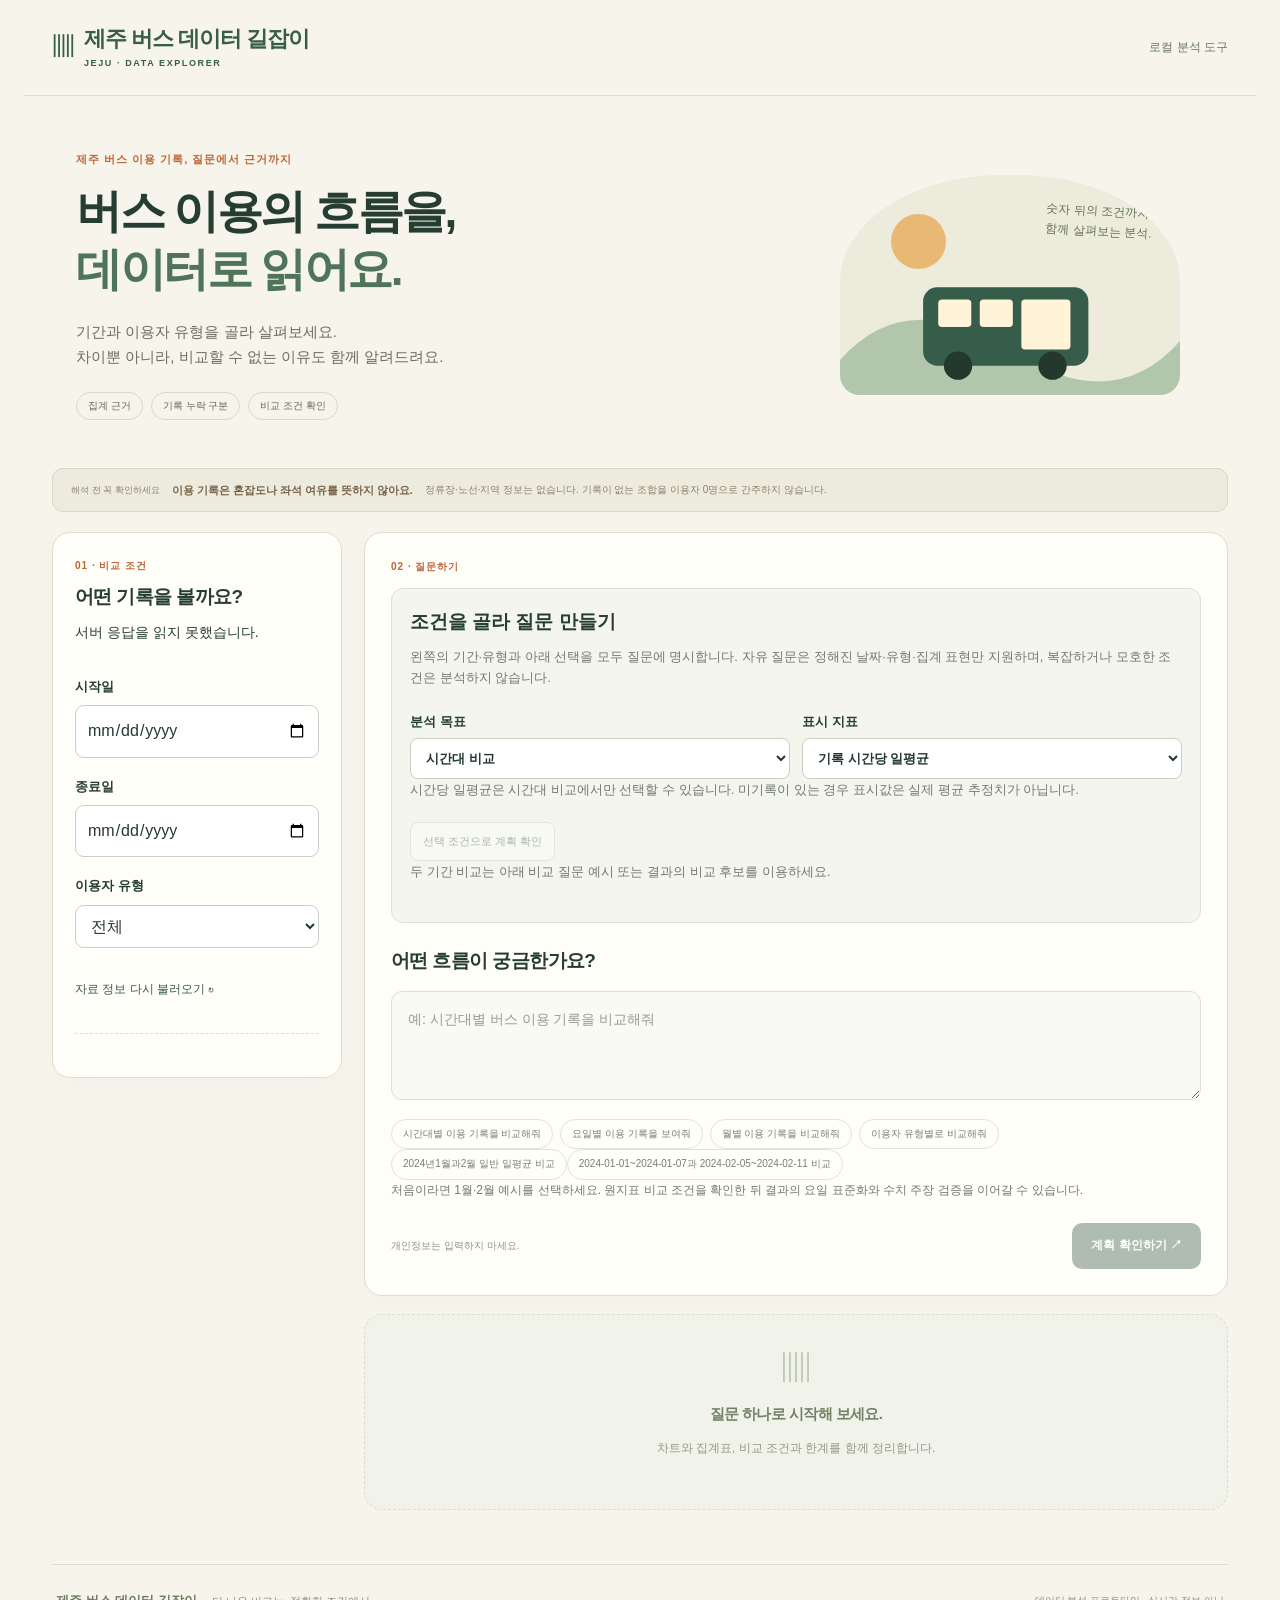
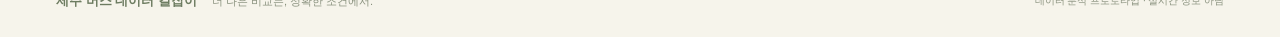
==== static/index.html @ 6366af79 "Add Jeju bus data analysis application" ====
<!doctype html><html lang="ko"><head><meta charset="utf-8"><meta name="viewport" content="width=device-width,initial-scale=1"><title>제주 버스 데이터 길잡이</title><link rel="stylesheet" href="/static/styles.css"></head><body>
<header class="topbar"><a class="brand" href="/">▥ <span>제주 버스 데이터 길잡이<small>JEJU · DATA EXPLORER</small></span></a><span class="local-tag">로컬 분석 도구</span></header><main>
<section class="hero"><div class="hero-copy"><p class="eyebrow">제주 버스 이용 기록, 질문에서 근거까지</p><h1>버스 이용의 흐름을,<br><span>데이터로 읽어요.</span></h1><p class="lede">기간과 이용자 유형을 골라 살펴보세요.<br>차이뿐 아니라, 비교할 수 없는 이유도 함께 알려드려요.</p><div class="principles"><span>집계 근거</span><span>기록 누락 구분</span><span>비교 조건 확인</span></div></div><div class="hero-art" aria-hidden="true"><div class="art-sun"></div><svg viewBox="0 0 360 220"><path d="M0 180Q70 100 180 170T360 160V220H0Z" fill="#b2c6ac"/><rect x="88" y="103" width="175" height="83" rx="15" fill="#365c4a"/><rect x="104" y="116" width="35" height="29" rx="4" fill="#fff4d8"/><rect x="148" y="116" width="35" height="29" rx="4" fill="#fff4d8"/><rect x="192" y="116" width="52" height="53" rx="4" fill="#fff4d8"/><circle cx="125" cy="186" r="15" fill="#24392e"/><circle cx="225" cy="186" r="15" fill="#24392e"/></svg><div class="art-note">숫자 뒤의 조건까지<br>함께 살펴보는 분석.</div></div></section>
<div class="mode-notice"><span>해석 전 꼭 확인하세요</span><strong>이용 기록은 혼잡도나 좌석 여유를 뜻하지 않아요.</strong><p>정류장·노선·지역 정보는 없습니다. 기록이 없는 조합을 이용자 0명으로 간주하지 않습니다.</p></div>
<div class="workspace"><aside class="sources-panel panel"><div class="section-kicker">01 · 비교 조건</div><h2>어떤 기록을 볼까요?</h2><div id="catalog-status" role="status">자료 정보를 불러오는 중…</div><form id="filters"><label for="start">시작일</label><input id="start" type="date" required><label for="end">종료일</label><input id="end" type="date" required><label for="user-type">이용자 유형</label><select id="user-type"><option>전체</option></select><p id="type-warning" class="muted" hidden>전체 유형은 미기록 영향으로 실제 평균을 추정하지 않습니다.</p></form><button id="retry" class="text-button" hidden>자료 정보 다시 불러오기 ↻</button><div class="source-footnote"><p id="catalog-detail"></p></div><div id="catalog-warnings"></div></aside>
<section class="main-panel"><form id="question-form" class="question-panel panel"><div class="section-kicker">02 · 질문하기</div><section id="guided-input" class="guided-input" aria-labelledby="guided-title"><h3 id="guided-title">조건을 골라 질문 만들기</h3><p class="muted">왼쪽의 기간·유형과 아래 선택을 모두 질문에 명시합니다. 자유 질문은 정해진 날짜·유형·집계 표현만 지원하며, 복잡하거나 모호한 조건은 분석하지 않습니다.</p><div class="guided-fields"><label for="guided-goal">분석 목표<select id="guided-goal"><option value="time">시간대 비교</option><option value="weekday">요일 비교</option><option value="month">월별 비교</option><option value="user_type">이용자 유형 비교</option><option value="summary">선택 범위 전체 요약</option></select></label><label for="guided-metric">표시 지표<select id="guided-metric"><option value="total">기록 합계</option><option value="daily">기록 일평균</option><option value="hourly" selected>기록 시간당 일평균</option></select></label></div><p id="guided-hint" class="muted" role="status"></p><button id="guided-plan" type="button" class="secondary" disabled>선택 조건으로 계획 확인</button><p class="muted">두 기간 비교는 아래 비교 질문 예시 또는 결과의 비교 후보를 이용하세요.</p></section><label for="question"><h2>어떤 흐름이 궁금한가요?</h2></label><textarea id="question" rows="3" maxlength="500" required placeholder="예: 시간대별 버스 이용 기록을 비교해줘"></textarea><div class="example-row"><button type="button" class="example">시간대별 이용 기록을 비교해줘</button><button type="button" class="example">요일별 이용 기록을 보여줘</button><button type="button" class="example">월별 이용 기록을 비교해줘</button><button type="button" class="example">이용자 유형별로 비교해줘</button></div><button type="button" class="example">2024년1월과2월 일반 일평균 비교</button><button type="button" class="example">2024-01-01~2024-01-07과 2024-02-05~2024-02-11 비교</button><p class="muted">처음이라면 1월·2월 예시를 선택하세요. 원지표 비교 조건을 확인한 뒤 결과의 요일 표준화와 수치 주장 검증을 이어갈 수 있습니다.</p><div class="form-bottom"><span>개인정보는 입력하지 마세요.</span><button id="analyze" class="primary" disabled>계획 확인하기 ↗</button></div></form><section id="plan-card" class="panel quality-panel" hidden aria-live="polite"><h2>분석 계획 확인</h2><p class="muted">질문의 날짜·유형이 화면 필터보다 우선 적용될 수 있습니다. 아래 조건을 확인하세요.</p><div id="plan-detail"></div><div class="result-actions"><button id="edit-plan" type="button" class="secondary">수정</button><button id="confirm-plan" type="button" class="primary">이 조건으로 분석</button></div></section><div id="error" class="error-box" role="alert" hidden></div><button id="guided-recover" type="button" class="secondary" hidden>조건 선택으로 다시 질문하기</button><section id="loading" class="loading panel" role="status" hidden><div class="spinner"></div><strong>조건에 맞는 기록을 집계하고 있어요.</strong></section><section id="empty" class="empty panel"><div class="empty-icon">▥</div><h2>질문 하나로 시작해 보세요.</h2><p>차트와 집계표, 비교 조건과 한계를 함께 정리합니다.</p></section>
<section id="results" aria-live="polite" hidden><div class="result-heading"><h2 id="result-title">분석 결과</h2><div class="result-actions"><button id="download" class="secondary">결과 JSON 저장 ↓</button><button id="csv-download" class="secondary">집계 CSV 저장 ↓</button><button id="print-report" class="secondary">인쇄 보고서</button></div></div><div id="summary" class="summary panel"></div><div id="warnings" class="warnings"></div><section id="quality" class="panel quality-panel" hidden></section><section id="claim-card" class="panel quality-panel" hidden><h3>이 주장을 데이터로 말해도 될까?</h3><p class="muted">두 기간의 수치 변화만 점검합니다. 자유 문장·혼잡도·정책 효과·고유 인원·인과는 검증하지 않습니다. 지표와 방향을 직접 골라 주세요.</p><div class="guided-fields"><label for="claim-metric">판단할 지표<select id="claim-metric" required><option value="">지표 선택</option><option value="total">관측 총합</option><option value="daily_mean">원래 기간 일평균</option><option value="weekday_standardized">요일 구성 표준화 일평균</option></select></label><label for="claim-direction">기간 B는 기간 A보다<select id="claim-direction" required><option value="">방향 선택</option><option value="increase">증가했다</option><option value="decrease">감소했다</option><option value="equal">같다</option></select></label></div><p id="claim-input-note" class="muted">지표와 방향을 모두 선택해야 확인 계획을 만들 수 있습니다.</p><button id="claim-plan" class="secondary" type="button" disabled>주장 확인 계획 보기</button></section><section id="claim-verification" class="panel quality-panel" hidden aria-live="polite"></section><section id="standardization-card" class="panel quality-panel" hidden><h3>요일 구성만 표준화한 별도 비교</h3><p>원래 기간은 줄이지 않고, 각 기간의 요일별 관측 일평균에 월~일 각각 1/7의 같은 가중치를 적용합니다. 아래 원본 집계표·그래프는 실제 기록 합계와 기존 표시값을 유지합니다.</p><div id="standardization-detail"></div><p class="muted">요일 구성만 맞춘 기술적 비교입니다. 계절·공휴일·행사 등은 통제하지 않으며 인과 효과를 뜻하지 않습니다. 변화율은 기간 A 대비 % 변화이며 %p가 아닙니다.</p><button id="standardization-plan" type="button" class="secondary">원기간 유지·요일 구성 표준화 계획 확인</button></section><section id="repair-card" class="panel quality-panel" hidden><h3>원기간 안의 비교 후보</h3><div id="repair-detail"></div><p class="muted">원래 결과는 그대로 유지됩니다. 후보의 계획을 확인한 뒤 직접 승인해야 새로 분석합니다.</p><button id="repair-plan" class="secondary" type="button">이 후보로 계획 확인</button></section><section id="insights" class="panel quality-panel" hidden></section><section class="panel chart-panel"><h3>기록 비교</h3><p id="chart-unit" class="muted"></p><div id="chart"></div></section><section class="panel table-panel"><h3>집계표</h3><p class="muted">기록률은 실제 기록된 조합을 기대 조합과 비교한 값입니다.</p><div class="table-scroll"><table><thead><tr><th>구분</th><th>합계</th><th>기록 조합</th><th>기대 조합</th><th>기록률</th><th>포함일수</th><th>구간시간(h)</th><th>시간당</th><th>그래프 표시값</th></tr></thead><tbody id="table-body"></tbody></table></div></section><details class="trace panel"><summary>분석 과정과 출처</summary><p id="stats"></p><ol id="steps"></ol><div id="sources"></div></details><p class="result-caution">이 결과로 특정 버스의 혼잡도, 배차, 노선 또는 지역별 이용량을 판단할 수 없습니다.</p></section></section></div><footer><strong>제주 버스 데이터 길잡이</strong><span>더 나은 비교는, 정확한 조건에서.</span><small>데이터 분석 프로토타입 · 실시간 정보 아님</small></footer></main><script src="/static/app.js" defer></script></body></html>
---- static/styles.css ----
:root{--ink:#263e31;--green:#385e46;--muted:#72796e;--cream:#f6f4eb;--line:#dddFce;--orange:#bc6537;--white:#fffef9;--shadow:0 4px 20px #263e3105}*{box-sizing:border-box}body{margin:0;background:var(--cream);color:var(--ink);font-family:Pretendard,"Noto Sans KR",-apple-system,BlinkMacSystemFont,"Segoe UI",sans-serif;line-height:1.65}button,textarea{font:inherit}button,a,input,summary{touch-action:manipulation}button{cursor:pointer}button:disabled{opacity:.4;cursor:not-allowed}button:focus-visible,a:focus-visible,textarea:focus-visible,input:focus-visible,summary:focus-visible{outline:3px solid #d18b54;outline-offset:4px}a{color:var(--green)}[hidden]{display:none!important}.topbar{height:96px;max-width:1232px;padding:0 28px;margin:auto;display:flex;align-items:center;justify-content:space-between;border-bottom:1px solid var(--line)}.brand{text-decoration:none;display:flex;align-items:center;gap:11px;color:var(--green);font-weight:800;font-size:23px;letter-spacing:-1px;line-height:1.2}.brand svg{width:41px;height:41px}.brand small{font-size:8px;display:block;letter-spacing:1.6px;font-weight:600;margin-top:5px}.local-tag{font-size:12px;color:#697763;display:flex;gap:7px;align-items:center}.local-tag i{width:6px;height:6px;background:#658566;border-radius:50%}main{max-width:1232px;padding:0 28px;margin:auto}.hero{display:flex;justify-content:space-between;align-items:center;gap:45px;padding:54px 24px 48px}.eyebrow,.section-kicker{font-size:11px;letter-spacing:1px;font-weight:700;color:var(--orange)}.eyebrow{margin:0 0 15px}.hero h1{font-size:46px;line-height:1.25;letter-spacing:-2.5px;margin:0;font-weight:750}.hero h1 span{color:#4f7459}.lede{font-size:15px;color:#697060;margin:22px 0}.principles{display:flex;gap:8px;flex-wrap:wrap}.principles span{font-size:10px;border:1px solid #d7dac9;border-radius:50px;padding:5px 11px;color:#5e6b57}.hero-art{width:340px;height:220px;background:#ecebdc;border-radius:48% 48% 20px 20px;position:relative;overflow:hidden;flex-shrink:0;margin-right:24px}.hero-art svg{position:absolute;bottom:-3px;width:100%;height:auto}.art-sun{position:absolute;width:55px;height:55px;background:#e9b875;left:51px;top:39px;border-radius:50%}.art-note{position:absolute;right:28px;top:26px;font-size:12px;line-height:1.7;color:#65725b;transform:rotate(3deg)}.workspace{display:grid;grid-template-columns:290px minmax(0,1fr);gap:22px;align-items:start}.panel{background:var(--white);border:1px solid var(--line);border-radius:18px;box-shadow:var(--shadow)}.sources-panel{padding:25px 22px}.section-kicker{margin-bottom:8px;font-size:10px}h2{font-size:19px;letter-spacing:-.6px;line-height:1.5;margin:0 0 10px}p.muted{font-size:12px;line-height:1.8;color:var(--muted);margin:0 0 22px}.catalog-status{font-size:11px;color:#73826a;margin:15px 0}.datasets{display:flex;flex-direction:column;gap:9px}.dataset{border:1px solid #e3e5d9;border-radius:11px;padding:13px 12px;display:grid;grid-template-columns:18px 1fr;gap:9px;background:#fff;transition:.15s}.dataset:has(input:checked){background:#f1f5eb;border-color:#8da081}.dataset input{accent-color:var(--green);margin:4px 0;width:15px;height:15px}.dataset-title{display:block;font-weight:650;font-size:12px;line-height:1.6;overflow-wrap:anywhere}.dataset-meta{font-size:10px;color:#7c8277;display:block;margin:5px 0}.dataset a{font-size:10px;text-underline-offset:3px}.source-footnote{display:flex;gap:8px;margin-top:23px;padding-top:18px;border-top:1px dashed var(--line);font-size:10px;color:#7d8476}.source-footnote p{margin:0}.info-icon{border:1px solid #a7b09c;width:14px;height:14px;border-radius:50%;text-align:center;font:10px Georgia;margin-top:3px}.text-button{font-size:12px;border:0;background:none;color:var(--green);padding:10px 0}.question-panel{padding:26px}.question-panel label{display:block}textarea{width:100%;resize:vertical;min-height:109px;max-height:320px;background:#f9faf4;border:1px solid #dce0d0;border-radius:11px;padding:15px 16px;font-size:14px;line-height:1.8;color:var(--ink);margin-top:6px}textarea::placeholder{color:#969e8d}.example-row{display:flex;flex-wrap:wrap;gap:7px;margin-top:10px}.example{font-size:10px;padding:6px 11px;border-radius:30px;border:1px solid #e1e4d8;background:#fffef9;color:#77806e}.example:hover{color:var(--green);border-color:#a8b599}.form-bottom{display:flex;align-items:center;justify-content:space-between;gap:12px;margin-top:22px}.form-bottom>span{font-size:10px;color:#8b9184}.primary{border:0;border-radius:10px;background:var(--green);color:#fff;padding:13px 19px;font-size:12px;font-weight:700;white-space:nowrap}.primary:hover:not(:disabled){background:#294b35}.primary span{margin-left:20px;font-size:16px}.secondary{border:1px solid #cbd3c0;background:#fffef9;color:var(--green);font-size:11px;border-radius:8px;padding:9px 12px}.empty{margin-top:18px;text-align:center;padding:38px 18px;background:#f1f2e9;border-style:dashed;box-shadow:none}.empty-icon{font-size:30px;color:#a7b29b;line-height:1;margin-bottom:20px}.empty h2{font-size:15px;color:#75826a}.empty p{font-size:12px;color:#929a87;line-height:1.8}.empty-checks{display:flex;justify-content:center;gap:25px;color:#99a18f;font-size:10px;margin-top:18px}.empty-checks span:before{content:'✓';margin-right:5px}.error-box{margin:16px 0;padding:16px 20px;border:1px solid #e3b29b;background:#fff0e7;color:#944923;border-radius:12px;font-size:13px}.loading{margin-top:18px;display:flex;gap:17px;align-items:center;padding:28px}.loading strong{font-size:13px}.loading p{font-size:11px;color:var(--muted);margin:4px 0 0}.spinner{border:2px solid #dde2d3;border-top-color:var(--green);border-radius:50%;width:26px;height:26px;animation:spin 1s linear infinite;flex-shrink:0}@keyframes spin{to{transform:rotate(360deg)}}.results{margin-top:28px}.result-heading{display:flex;justify-content:space-between;align-items:center;margin-bottom:16px}.result-heading h2{margin:0;font-size:22px}.result-heading .section-kicker{margin-bottom:3px}.summary{padding:23px 25px;background:#eaf0e3;border-color:#cdd7c1}.summary h3{margin:0 0 8px;font-size:16px}.summary p{font-size:13px;margin:0;white-space:pre-wrap;overflow-wrap:anywhere}.summary .answer-detail{border-top:1px solid #d2dcca;margin-top:15px;padding-top:15px}.warning{background:#f7ecdb;border-left:3px solid #ce965c;color:#8d6b3e;padding:12px 16px;margin-top:10px;font-size:12px;border-radius:0 9px 9px 0}.findings{display:grid;gap:12px;margin-top:15px}.finding{padding:21px}.finding-head{display:flex;justify-content:space-between;align-items:flex-start;gap:15px}.finding h3{font-size:15px;margin:0 0 7px}.badge{font-size:9px;border-radius:50px;padding:3px 8px;white-space:nowrap;background:#eee9dc;color:#8a754e}.badge.confirmed{background:#e3ecd9;color:#55713f}.badge.caution{background:#f6e1d6;color:#ac623b}.finding>p{font-size:12px;color:#707967;margin:6px 0 14px;white-space:pre-wrap}details summary{cursor:pointer;font-size:11px;color:#6f7f63}details[open] summary{margin-bottom:12px}.evidence-list{margin-top:10px;display:flex;flex-direction:column;gap:8px}.evidence{background:#f5f6ef;border-radius:8px;padding:12px;font-size:11px;border-left:2px solid #b8c6ac}.evidence .citation{font-size:9px;color:#8a927f;display:block;margin-bottom:5px}.evidence dt{font-weight:700;color:#627354}.evidence dl,.evidence dd{margin:0}.evidence dd{white-space:pre-wrap;overflow-wrap:anywhere;color:#66705e}.trace{margin-top:16px;padding:19px 21px}.trace summary{font-weight:650}.trace summary span{float:right;color:#8b9480;font-size:9px;font-weight:400}.trace ol{padding-left:19px;margin:0}.trace li{padding:7px 0;font-size:11px;color:#78836f}.trace li strong{color:#506745;font-weight:600}.trace li p{margin:2px 0;color:#909884;overflow-wrap:anywhere}.result-caution{font-size:10px;color:#969c8d;line-height:1.8;margin:17px 5px 0}footer{display:flex;gap:15px;align-items:center;border-top:1px solid var(--line);padding:25px 4px;margin-top:54px;font-size:11px;color:#89917e}footer strong{color:#6d7c61;font-size:13px}footer small{margin-left:auto;font-size:10px}@media(max-width:850px){.hero-art{width:270px;height:200px;margin:0}.hero{gap:20px;padding:40px 0}.hero h1{font-size:38px}.workspace{grid-template-columns:240px minmax(0,1fr);gap:15px}.question-panel{padding:22px}.form-bottom{align-items:flex-start;flex-direction:column}.primary{align-self:flex-end}.sources-panel{padding:22px 18px}.hero .lede{font-size:13px}}@media(max-width:650px){.topbar{height:77px;padding:0 20px}main{padding:0 16px}.brand{font-size:20px}.brand svg{width:35px;height:35px}.local-tag{font-size:10px}.hero{padding:30px 6px;gap:0}.hero h1{font-size:34px;letter-spacing:-1.8px}.hero-art{display:none}.eyebrow{font-size:10px}.lede{margin:16px 0}.principles span{font-size:9px}.workspace{grid-template-columns:1fr}.sources-panel{padding:21px}.sources-panel h2{font-size:17px}.datasets{display:grid;grid-template-columns:1fr 1fr;gap:8px;max-height:300px;overflow:auto}.source-footnote{margin-top:15px;padding-top:12px}.source-footnote br{display:none}.question-panel{padding:22px 20px}h2{font-size:18px}textarea{font-size:13px}.form-bottom{flex-direction:row;align-items:center}.form-bottom>span{max-width:130px;font-size:9px}.primary{font-size:11px;padding:12px 14px}.primary span{margin-left:10px}.empty{padding:30px 15px}.result-heading h2{font-size:19px}.summary{padding:20px}.finding{padding:18px}.result-heading{gap:10px}footer{margin-top:35px;flex-wrap:wrap;gap:7px 12px}footer small{width:100%;margin-left:0}}@media(prefers-reduced-motion:reduce){*{animation:none!important;transition:none!important}}

.mode-notice{display:flex;align-items:center;flex-wrap:wrap;gap:5px 12px;border:1px solid #dad6c3;background:#edeade;border-radius:11px;padding:12px 18px;margin-bottom:20px;font-size:11px}.mode-notice>span{font-size:9px;color:#8c8068}.mode-notice strong{font-weight:600;color:#776348}.mode-notice p{margin:0;color:#8d806a;font-size:10px}.source-warning{display:block;color:#a66f3e;font-size:9px;margin-top:5px}
#filters{display:grid;gap:8px;margin:22px 0}#filters label{font-size:13px;font-weight:700;margin-top:10px}#filters input,#filters select{font:inherit;width:100%;padding:11px;border:1px solid #c8d0c6;border-radius:9px;background:#fff;color:#24392e;min-width:0}#catalog-status{line-height:1.6;font-size:14px}.chart-panel,.table-panel{padding:24px;margin:16px 0}.chart-panel h3,.table-panel h3{margin-top:0}#chart svg{display:block;width:100%;height:auto}.table-scroll{overflow:auto}table{border-collapse:collapse;width:100%;font-size:13px;white-space:nowrap}th,td{text-align:right;padding:12px 10px;border-bottom:1px solid #e2e5dd}th:first-child,td:first-child{text-align:left}th{color:#365c4a;background:#f4f5ef}.brand{font-size:22px}.brand small{font-size:9px}#summary{white-space:pre-line}#catalog-warnings{font-size:12px;color:#805522}#sources{overflow-wrap:anywhere}@media(max-width:650px){.brand{font-size:16px}.local-tag{font-size:10px}.chart-panel,.table-panel{padding:16px}.result-heading{align-items:flex-start;gap:10px}.result-heading h2{font-size:21px}.secondary{font-size:11px}}
.result-actions{display:flex;flex-wrap:wrap;gap:6px;justify-content:flex-end}.quality-panel{padding:22px;margin:16px 0}.quality-panel h3{margin-top:0}@media print{body{background:white;color:#111}.topbar,.hero,.mode-notice,.sources-panel,#question-form,#empty,#loading,#error,button,footer{display:none!important}main{max-width:none;margin:0;padding:0}.workspace{display:block}.main-panel{width:100%}.panel{box-shadow:none;border:1px solid #ccc}.result-actions{display:none}.chart-panel,.quality-panel,.summary{break-inside:avoid}.table-scroll{overflow:visible}table{font-size:10px;white-space:normal}td,th{padding:6px 4px}details.trace>*{display:block!important}details.trace{content-visibility:visible}#results{display:block!important}.result-heading{margin-top:0}#chart svg{max-height:500px}.warnings{color:#333}a{color:#111}#sources{font-size:11px;overflow-wrap:anywhere}}
#plan-detail{line-height:1.65;overflow-wrap:anywhere}#plan-card{border-color:#8aab8c;background:#f6f8ef}#plan-card .result-actions{margin-top:18px}@media print{#plan-card{display:none!important}}
.guided-input{padding:18px;background:#f4f6ed;border:1px solid #dbe1d2;border-radius:12px;margin:12px 0 24px}.guided-input h3{margin:0 0 8px}.guided-input p{font-size:13px;line-height:1.65}.guided-fields{display:grid;grid-template-columns:1fr 1fr;gap:12px}.guided-fields label{font-size:13px;font-weight:700}.guided-fields select{display:block;width:100%;min-width:0;padding:11px;margin-top:6px;font:inherit;color:#24392e;border:1px solid #c8d0c6;border-radius:8px;background:white}#guided-recover{margin:8px 0 18px}@media(max-width:650px){.guided-fields{grid-template-columns:1fr}}@media print{#guided-recover{display:none!important}}
#claim-verification pre{white-space:pre-wrap;overflow-wrap:anywhere;font-size:12px}#claim-card .guided-fields{margin:15px 0}
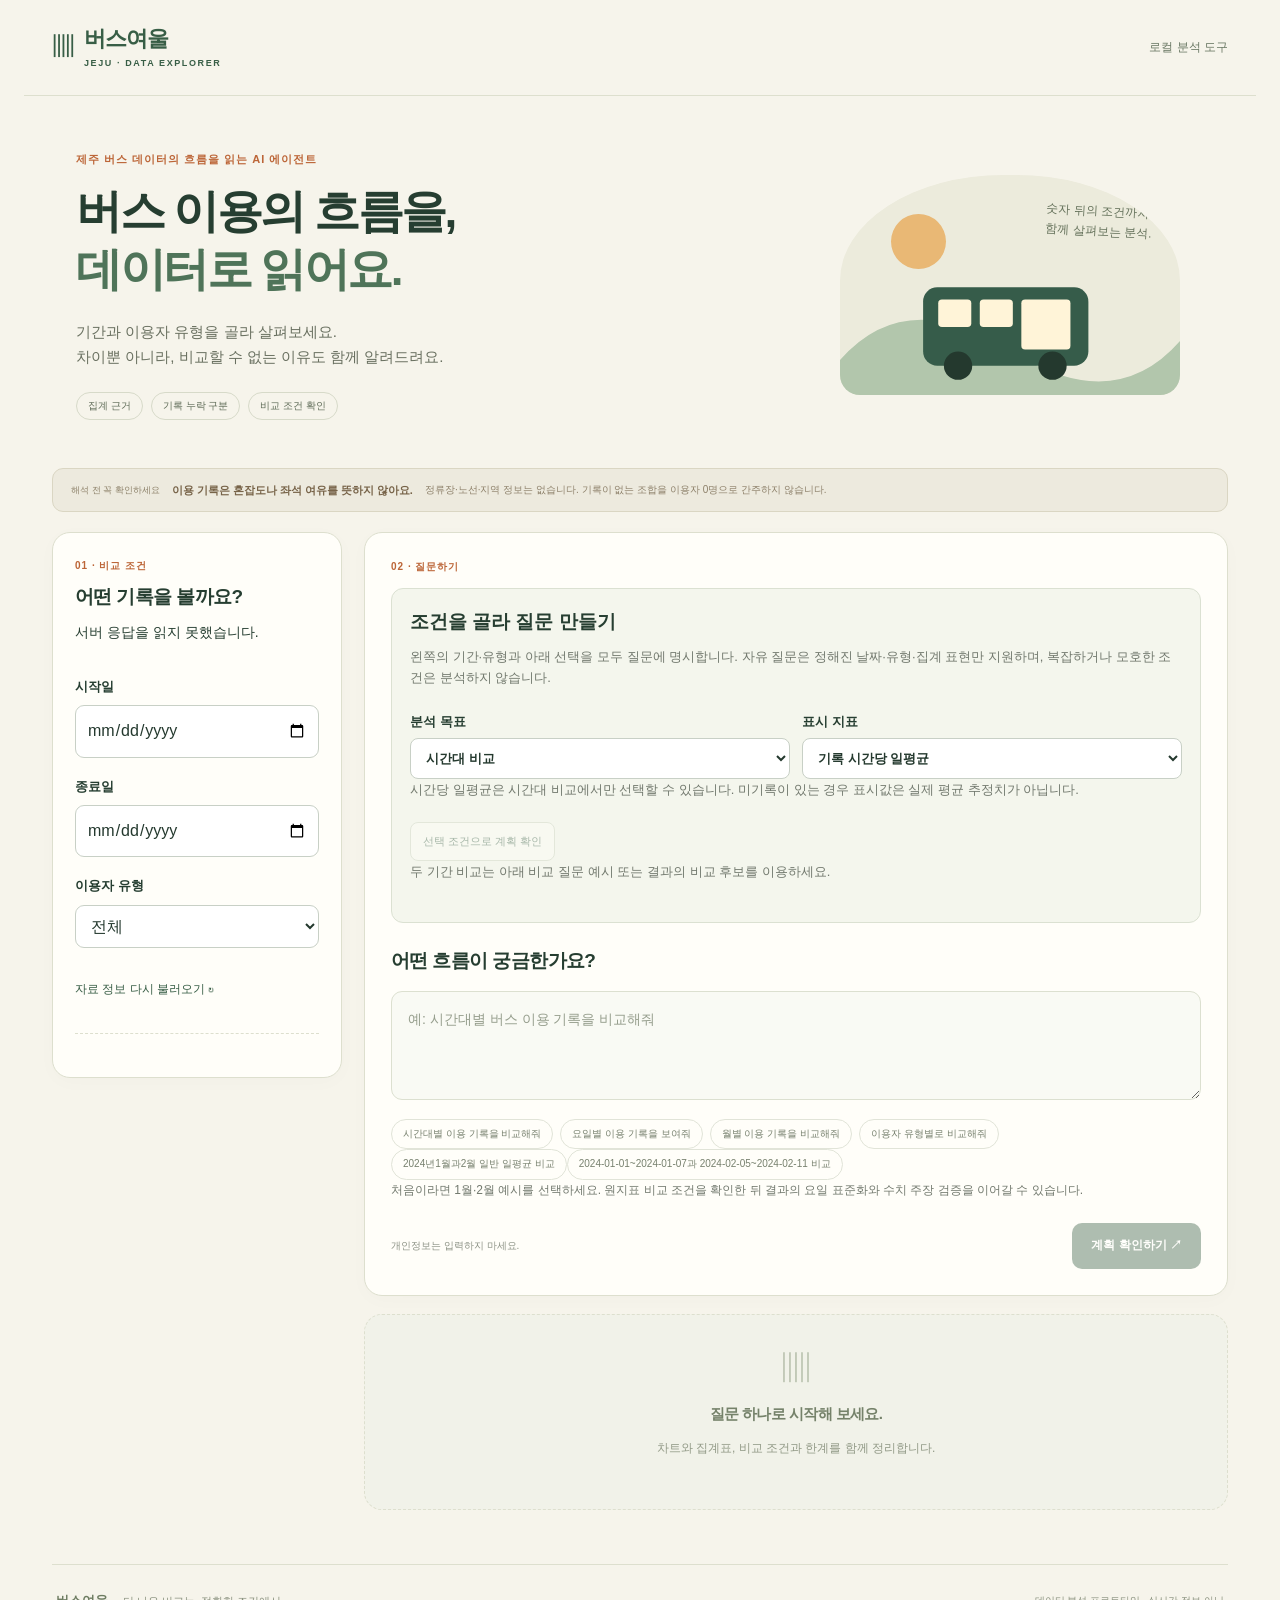
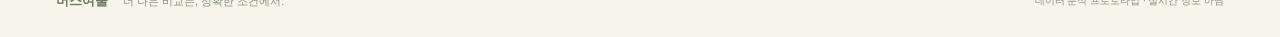
==== commit 7b386dea: "Introduce Busyeoul branding and visual project guide" ====
--- a/static/index.html
+++ b/static/index.html
@@ -1,7 +1,7 @@
-<!doctype html><html lang="ko"><head><meta charset="utf-8"><meta name="viewport" content="width=device-width,initial-scale=1"><title>제주 버스 데이터 길잡이</title><link rel="stylesheet" href="/static/styles.css"></head><body>
-<header class="topbar"><a class="brand" href="/">▥ <span>제주 버스 데이터 길잡이<small>JEJU · DATA EXPLORER</small></span></a><span class="local-tag">로컬 분석 도구</span></header><main>
-<section class="hero"><div class="hero-copy"><p class="eyebrow">제주 버스 이용 기록, 질문에서 근거까지</p><h1>버스 이용의 흐름을,<br><span>데이터로 읽어요.</span></h1><p class="lede">기간과 이용자 유형을 골라 살펴보세요.<br>차이뿐 아니라, 비교할 수 없는 이유도 함께 알려드려요.</p><div class="principles"><span>집계 근거</span><span>기록 누락 구분</span><span>비교 조건 확인</span></div></div><div class="hero-art" aria-hidden="true"><div class="art-sun"></div><svg viewBox="0 0 360 220"><path d="M0 180Q70 100 180 170T360 160V220H0Z" fill="#b2c6ac"/><rect x="88" y="103" width="175" height="83" rx="15" fill="#365c4a"/><rect x="104" y="116" width="35" height="29" rx="4" fill="#fff4d8"/><rect x="148" y="116" width="35" height="29" rx="4" fill="#fff4d8"/><rect x="192" y="116" width="52" height="53" rx="4" fill="#fff4d8"/><circle cx="125" cy="186" r="15" fill="#24392e"/><circle cx="225" cy="186" r="15" fill="#24392e"/></svg><div class="art-note">숫자 뒤의 조건까지<br>함께 살펴보는 분석.</div></div></section>
+<!doctype html><html lang="ko"><head><meta charset="utf-8"><meta name="viewport" content="width=device-width,initial-scale=1"><title>버스여울: 제주 버스 데이터의 흐름을 읽는 AI 에이전트</title><link rel="stylesheet" href="/static/styles.css"></head><body>
+<header class="topbar"><a class="brand" href="/">▥ <span>버스여울<small>JEJU · DATA EXPLORER</small></span></a><span class="local-tag">로컬 분석 도구</span></header><main>
+<section class="hero"><div class="hero-copy"><p class="eyebrow">제주 버스 데이터의 흐름을 읽는 AI 에이전트</p><h1>버스 이용의 흐름을,<br><span>데이터로 읽어요.</span></h1><p class="lede">기간과 이용자 유형을 골라 살펴보세요.<br>차이뿐 아니라, 비교할 수 없는 이유도 함께 알려드려요.</p><div class="principles"><span>집계 근거</span><span>기록 누락 구분</span><span>비교 조건 확인</span></div></div><div class="hero-art" aria-hidden="true"><div class="art-sun"></div><svg viewBox="0 0 360 220"><path d="M0 180Q70 100 180 170T360 160V220H0Z" fill="#b2c6ac"/><rect x="88" y="103" width="175" height="83" rx="15" fill="#365c4a"/><rect x="104" y="116" width="35" height="29" rx="4" fill="#fff4d8"/><rect x="148" y="116" width="35" height="29" rx="4" fill="#fff4d8"/><rect x="192" y="116" width="52" height="53" rx="4" fill="#fff4d8"/><circle cx="125" cy="186" r="15" fill="#24392e"/><circle cx="225" cy="186" r="15" fill="#24392e"/></svg><div class="art-note">숫자 뒤의 조건까지<br>함께 살펴보는 분석.</div></div></section>
 <div class="mode-notice"><span>해석 전 꼭 확인하세요</span><strong>이용 기록은 혼잡도나 좌석 여유를 뜻하지 않아요.</strong><p>정류장·노선·지역 정보는 없습니다. 기록이 없는 조합을 이용자 0명으로 간주하지 않습니다.</p></div>
 <div class="workspace"><aside class="sources-panel panel"><div class="section-kicker">01 · 비교 조건</div><h2>어떤 기록을 볼까요?</h2><div id="catalog-status" role="status">자료 정보를 불러오는 중…</div><form id="filters"><label for="start">시작일</label><input id="start" type="date" required><label for="end">종료일</label><input id="end" type="date" required><label for="user-type">이용자 유형</label><select id="user-type"><option>전체</option></select><p id="type-warning" class="muted" hidden>전체 유형은 미기록 영향으로 실제 평균을 추정하지 않습니다.</p></form><button id="retry" class="text-button" hidden>자료 정보 다시 불러오기 ↻</button><div class="source-footnote"><p id="catalog-detail"></p></div><div id="catalog-warnings"></div></aside>
 <section class="main-panel"><form id="question-form" class="question-panel panel"><div class="section-kicker">02 · 질문하기</div><section id="guided-input" class="guided-input" aria-labelledby="guided-title"><h3 id="guided-title">조건을 골라 질문 만들기</h3><p class="muted">왼쪽의 기간·유형과 아래 선택을 모두 질문에 명시합니다. 자유 질문은 정해진 날짜·유형·집계 표현만 지원하며, 복잡하거나 모호한 조건은 분석하지 않습니다.</p><div class="guided-fields"><label for="guided-goal">분석 목표<select id="guided-goal"><option value="time">시간대 비교</option><option value="weekday">요일 비교</option><option value="month">월별 비교</option><option value="user_type">이용자 유형 비교</option><option value="summary">선택 범위 전체 요약</option></select></label><label for="guided-metric">표시 지표<select id="guided-metric"><option value="total">기록 합계</option><option value="daily">기록 일평균</option><option value="hourly" selected>기록 시간당 일평균</option></select></label></div><p id="guided-hint" class="muted" role="status"></p><button id="guided-plan" type="button" class="secondary" disabled>선택 조건으로 계획 확인</button><p class="muted">두 기간 비교는 아래 비교 질문 예시 또는 결과의 비교 후보를 이용하세요.</p></section><label for="question"><h2>어떤 흐름이 궁금한가요?</h2></label><textarea id="question" rows="3" maxlength="500" required placeholder="예: 시간대별 버스 이용 기록을 비교해줘"></textarea><div class="example-row"><button type="button" class="example">시간대별 이용 기록을 비교해줘</button><button type="button" class="example">요일별 이용 기록을 보여줘</button><button type="button" class="example">월별 이용 기록을 비교해줘</button><button type="button" class="example">이용자 유형별로 비교해줘</button></div><button type="button" class="example">2024년1월과2월 일반 일평균 비교</button><button type="button" class="example">2024-01-01~2024-01-07과 2024-02-05~2024-02-11 비교</button><p class="muted">처음이라면 1월·2월 예시를 선택하세요. 원지표 비교 조건을 확인한 뒤 결과의 요일 표준화와 수치 주장 검증을 이어갈 수 있습니다.</p><div class="form-bottom"><span>개인정보는 입력하지 마세요.</span><button id="analyze" class="primary" disabled>계획 확인하기 ↗</button></div></form><section id="plan-card" class="panel quality-panel" hidden aria-live="polite"><h2>분석 계획 확인</h2><p class="muted">질문의 날짜·유형이 화면 필터보다 우선 적용될 수 있습니다. 아래 조건을 확인하세요.</p><div id="plan-detail"></div><div class="result-actions"><button id="edit-plan" type="button" class="secondary">수정</button><button id="confirm-plan" type="button" class="primary">이 조건으로 분석</button></div></section><div id="error" class="error-box" role="alert" hidden></div><button id="guided-recover" type="button" class="secondary" hidden>조건 선택으로 다시 질문하기</button><section id="loading" class="loading panel" role="status" hidden><div class="spinner"></div><strong>조건에 맞는 기록을 집계하고 있어요.</strong></section><section id="empty" class="empty panel"><div class="empty-icon">▥</div><h2>질문 하나로 시작해 보세요.</h2><p>차트와 집계표, 비교 조건과 한계를 함께 정리합니다.</p></section>
-<section id="results" aria-live="polite" hidden><div class="result-heading"><h2 id="result-title">분석 결과</h2><div class="result-actions"><button id="download" class="secondary">결과 JSON 저장 ↓</button><button id="csv-download" class="secondary">집계 CSV 저장 ↓</button><button id="print-report" class="secondary">인쇄 보고서</button></div></div><div id="summary" class="summary panel"></div><div id="warnings" class="warnings"></div><section id="quality" class="panel quality-panel" hidden></section><section id="claim-card" class="panel quality-panel" hidden><h3>이 주장을 데이터로 말해도 될까?</h3><p class="muted">두 기간의 수치 변화만 점검합니다. 자유 문장·혼잡도·정책 효과·고유 인원·인과는 검증하지 않습니다. 지표와 방향을 직접 골라 주세요.</p><div class="guided-fields"><label for="claim-metric">판단할 지표<select id="claim-metric" required><option value="">지표 선택</option><option value="total">관측 총합</option><option value="daily_mean">원래 기간 일평균</option><option value="weekday_standardized">요일 구성 표준화 일평균</option></select></label><label for="claim-direction">기간 B는 기간 A보다<select id="claim-direction" required><option value="">방향 선택</option><option value="increase">증가했다</option><option value="decrease">감소했다</option><option value="equal">같다</option></select></label></div><p id="claim-input-note" class="muted">지표와 방향을 모두 선택해야 확인 계획을 만들 수 있습니다.</p><button id="claim-plan" class="secondary" type="button" disabled>주장 확인 계획 보기</button></section><section id="claim-verification" class="panel quality-panel" hidden aria-live="polite"></section><section id="standardization-card" class="panel quality-panel" hidden><h3>요일 구성만 표준화한 별도 비교</h3><p>원래 기간은 줄이지 않고, 각 기간의 요일별 관측 일평균에 월~일 각각 1/7의 같은 가중치를 적용합니다. 아래 원본 집계표·그래프는 실제 기록 합계와 기존 표시값을 유지합니다.</p><div id="standardization-detail"></div><p class="muted">요일 구성만 맞춘 기술적 비교입니다. 계절·공휴일·행사 등은 통제하지 않으며 인과 효과를 뜻하지 않습니다. 변화율은 기간 A 대비 % 변화이며 %p가 아닙니다.</p><button id="standardization-plan" type="button" class="secondary">원기간 유지·요일 구성 표준화 계획 확인</button></section><section id="repair-card" class="panel quality-panel" hidden><h3>원기간 안의 비교 후보</h3><div id="repair-detail"></div><p class="muted">원래 결과는 그대로 유지됩니다. 후보의 계획을 확인한 뒤 직접 승인해야 새로 분석합니다.</p><button id="repair-plan" class="secondary" type="button">이 후보로 계획 확인</button></section><section id="insights" class="panel quality-panel" hidden></section><section class="panel chart-panel"><h3>기록 비교</h3><p id="chart-unit" class="muted"></p><div id="chart"></div></section><section class="panel table-panel"><h3>집계표</h3><p class="muted">기록률은 실제 기록된 조합을 기대 조합과 비교한 값입니다.</p><div class="table-scroll"><table><thead><tr><th>구분</th><th>합계</th><th>기록 조합</th><th>기대 조합</th><th>기록률</th><th>포함일수</th><th>구간시간(h)</th><th>시간당</th><th>그래프 표시값</th></tr></thead><tbody id="table-body"></tbody></table></div></section><details class="trace panel"><summary>분석 과정과 출처</summary><p id="stats"></p><ol id="steps"></ol><div id="sources"></div></details><p class="result-caution">이 결과로 특정 버스의 혼잡도, 배차, 노선 또는 지역별 이용량을 판단할 수 없습니다.</p></section></section></div><footer><strong>제주 버스 데이터 길잡이</strong><span>더 나은 비교는, 정확한 조건에서.</span><small>데이터 분석 프로토타입 · 실시간 정보 아님</small></footer></main><script src="/static/app.js" defer></script></body></html>
+<section id="results" aria-live="polite" hidden><div class="result-heading"><h2 id="result-title">분석 결과</h2><div class="result-actions"><button id="download" class="secondary">결과 JSON 저장 ↓</button><button id="csv-download" class="secondary">집계 CSV 저장 ↓</button><button id="print-report" class="secondary">인쇄 보고서</button></div></div><div id="summary" class="summary panel"></div><div id="warnings" class="warnings"></div><section id="quality" class="panel quality-panel" hidden></section><section id="claim-card" class="panel quality-panel" hidden><h3>이 주장을 데이터로 말해도 될까?</h3><p class="muted">두 기간의 수치 변화만 점검합니다. 자유 문장·혼잡도·정책 효과·고유 인원·인과는 검증하지 않습니다. 지표와 방향을 직접 골라 주세요.</p><div class="guided-fields"><label for="claim-metric">판단할 지표<select id="claim-metric" required><option value="">지표 선택</option><option value="total">관측 총합</option><option value="daily_mean">원래 기간 일평균</option><option value="weekday_standardized">요일 구성 표준화 일평균</option></select></label><label for="claim-direction">기간 B는 기간 A보다<select id="claim-direction" required><option value="">방향 선택</option><option value="increase">증가했다</option><option value="decrease">감소했다</option><option value="equal">같다</option></select></label></div><p id="claim-input-note" class="muted">지표와 방향을 모두 선택해야 확인 계획을 만들 수 있습니다.</p><button id="claim-plan" class="secondary" type="button" disabled>주장 확인 계획 보기</button></section><section id="claim-verification" class="panel quality-panel" hidden aria-live="polite"></section><section id="standardization-card" class="panel quality-panel" hidden><h3>요일 구성만 표준화한 별도 비교</h3><p>원래 기간은 줄이지 않고, 각 기간의 요일별 관측 일평균에 월~일 각각 1/7의 같은 가중치를 적용합니다. 아래 원본 집계표·그래프는 실제 기록 합계와 기존 표시값을 유지합니다.</p><div id="standardization-detail"></div><p class="muted">요일 구성만 맞춘 기술적 비교입니다. 계절·공휴일·행사 등은 통제하지 않으며 인과 효과를 뜻하지 않습니다. 변화율은 기간 A 대비 % 변화이며 %p가 아닙니다.</p><button id="standardization-plan" type="button" class="secondary">원기간 유지·요일 구성 표준화 계획 확인</button></section><section id="repair-card" class="panel quality-panel" hidden><h3>원기간 안의 비교 후보</h3><div id="repair-detail"></div><p class="muted">원래 결과는 그대로 유지됩니다. 후보의 계획을 확인한 뒤 직접 승인해야 새로 분석합니다.</p><button id="repair-plan" class="secondary" type="button">이 후보로 계획 확인</button></section><section id="insights" class="panel quality-panel" hidden></section><section class="panel chart-panel"><h3>기록 비교</h3><p id="chart-unit" class="muted"></p><div id="chart"></div></section><section class="panel table-panel"><h3>집계표</h3><p class="muted">기록률은 실제 기록된 조합을 기대 조합과 비교한 값입니다.</p><div class="table-scroll"><table><thead><tr><th>구분</th><th>합계</th><th>기록 조합</th><th>기대 조합</th><th>기록률</th><th>포함일수</th><th>구간시간(h)</th><th>시간당</th><th>그래프 표시값</th></tr></thead><tbody id="table-body"></tbody></table></div></section><details class="trace panel"><summary>분석 과정과 출처</summary><p id="stats"></p><ol id="steps"></ol><div id="sources"></div></details><p class="result-caution">이 결과로 특정 버스의 혼잡도, 배차, 노선 또는 지역별 이용량을 판단할 수 없습니다.</p></section></section></div><footer><strong>버스여울</strong><span>더 나은 비교는, 정확한 조건에서.</span><small>데이터 분석 프로토타입 · 실시간 정보 아님</small></footer></main><script src="/static/app.js" defer></script></body></html>
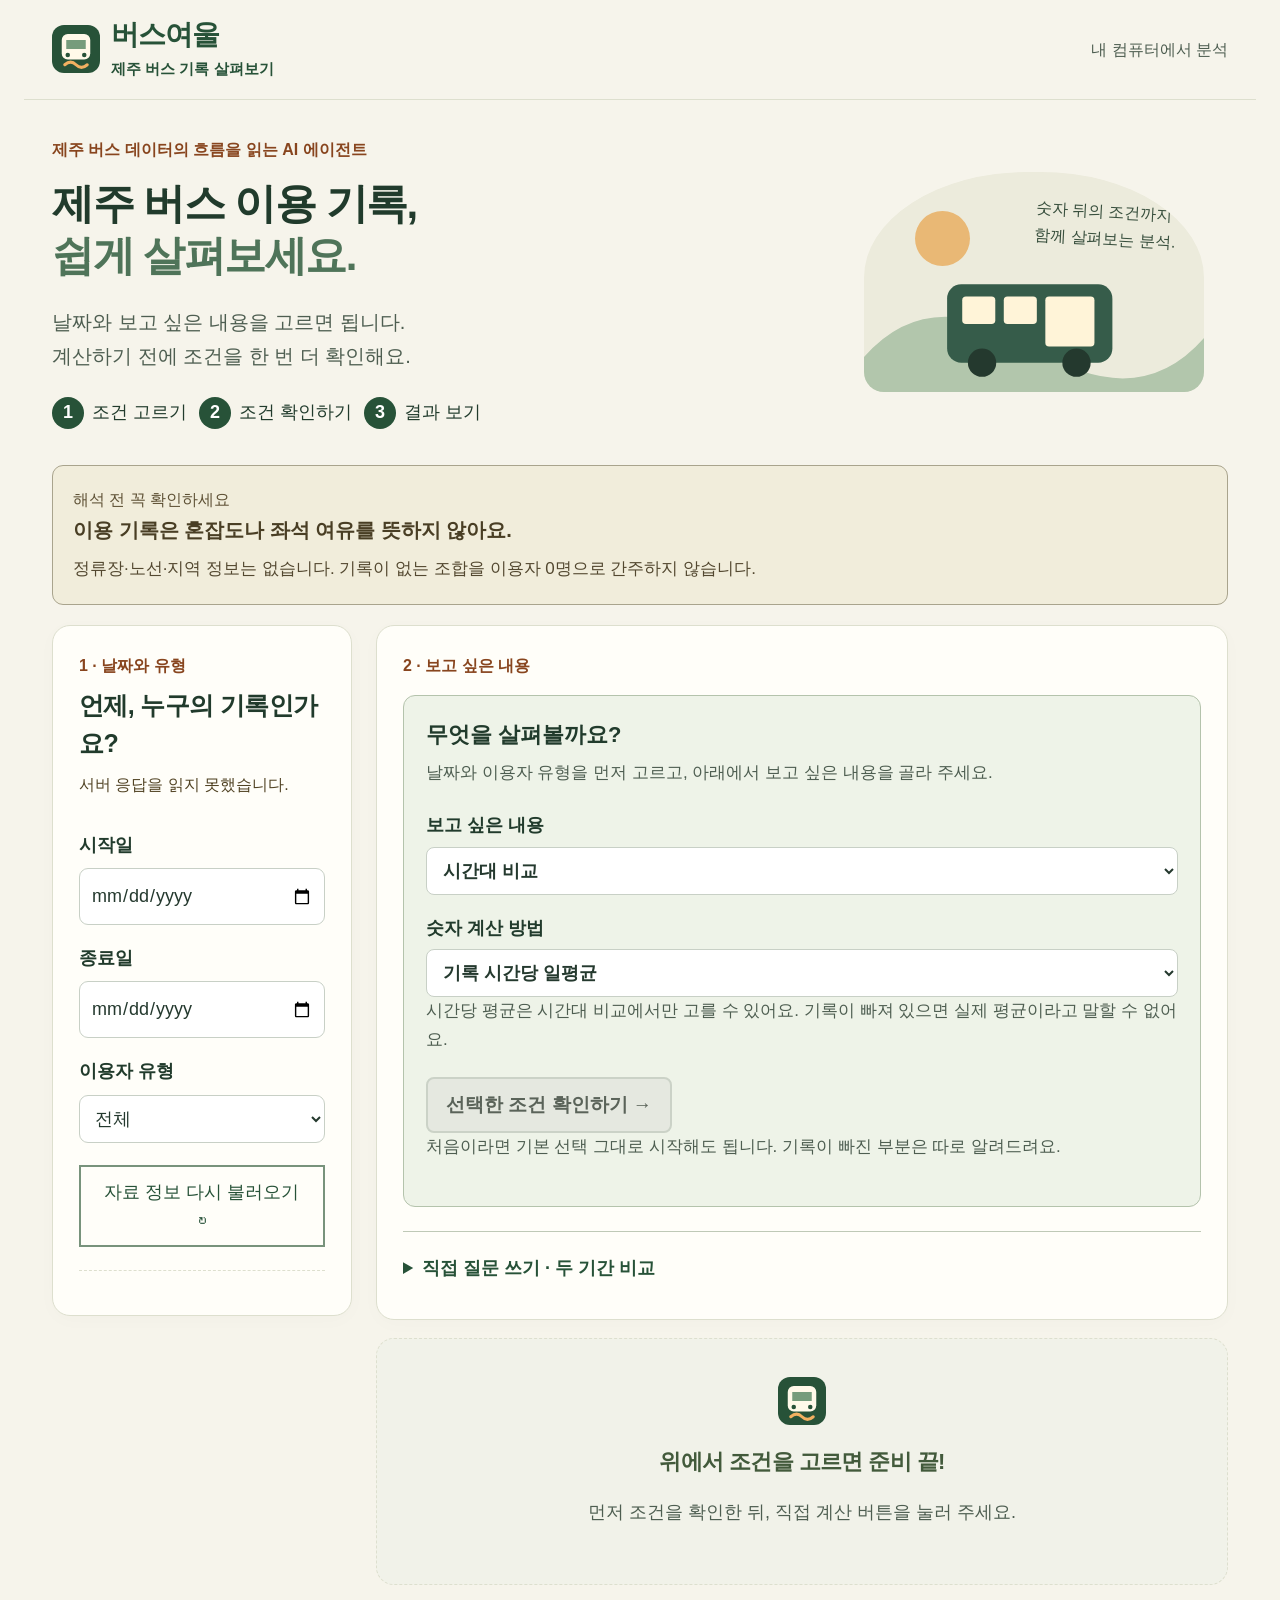
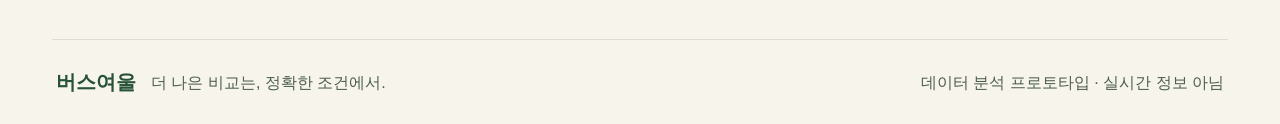
==== commit 4e075f66: "Improve accessible screens, brand icons and deployment guide" ====
--- a/static/index.html
+++ b/static/index.html
@@ -1,7 +1,7 @@
-<!doctype html><html lang="ko"><head><meta charset="utf-8"><meta name="viewport" content="width=device-width,initial-scale=1"><title>버스여울: 제주 버스 데이터의 흐름을 읽는 AI 에이전트</title><link rel="stylesheet" href="/static/styles.css"></head><body>
-<header class="topbar"><a class="brand" href="/">▥ <span>버스여울<small>JEJU · DATA EXPLORER</small></span></a><span class="local-tag">로컬 분석 도구</span></header><main>
-<section class="hero"><div class="hero-copy"><p class="eyebrow">제주 버스 데이터의 흐름을 읽는 AI 에이전트</p><h1>버스 이용의 흐름을,<br><span>데이터로 읽어요.</span></h1><p class="lede">기간과 이용자 유형을 골라 살펴보세요.<br>차이뿐 아니라, 비교할 수 없는 이유도 함께 알려드려요.</p><div class="principles"><span>집계 근거</span><span>기록 누락 구분</span><span>비교 조건 확인</span></div></div><div class="hero-art" aria-hidden="true"><div class="art-sun"></div><svg viewBox="0 0 360 220"><path d="M0 180Q70 100 180 170T360 160V220H0Z" fill="#b2c6ac"/><rect x="88" y="103" width="175" height="83" rx="15" fill="#365c4a"/><rect x="104" y="116" width="35" height="29" rx="4" fill="#fff4d8"/><rect x="148" y="116" width="35" height="29" rx="4" fill="#fff4d8"/><rect x="192" y="116" width="52" height="53" rx="4" fill="#fff4d8"/><circle cx="125" cy="186" r="15" fill="#24392e"/><circle cx="225" cy="186" r="15" fill="#24392e"/></svg><div class="art-note">숫자 뒤의 조건까지<br>함께 살펴보는 분석.</div></div></section>
+<!doctype html><html lang="ko"><head><meta charset="utf-8"><meta name="viewport" content="width=device-width,initial-scale=1"><title>버스여울: 제주 버스 데이터의 흐름을 읽는 AI 에이전트</title><link rel="icon" type="image/svg+xml" href="/static/favicon.svg"><link rel="stylesheet" href="/static/styles.css"></head><body><a class="skip-link" href="#guided-input">분석 조건 선택으로 바로 가기</a>
+<header class="topbar"><a class="brand" href="/"><img class="brand-icon" src="/static/favicon.svg" width="48" height="48" alt=""> <span>버스여울<small>제주 버스 기록 살펴보기</small></span></a><span class="local-tag">내 컴퓨터에서 분석</span></header><main>
+<section class="hero"><div class="hero-copy"><p class="eyebrow">제주 버스 데이터의 흐름을 읽는 AI 에이전트</p><h1>제주 버스 이용 기록,<br><span>쉽게 살펴보세요.</span></h1><p class="lede">날짜와 보고 싶은 내용을 고르면 됩니다.<br>계산하기 전에 조건을 한 번 더 확인해요.</p><ol class="start-steps" aria-label="이용 순서"><li><b>1</b> 조건 고르기</li><li><b>2</b> 조건 확인하기</li><li><b>3</b> 결과 보기</li></ol></div><div class="hero-art" aria-hidden="true"><div class="art-sun"></div><svg viewBox="0 0 360 220"><path d="M0 180Q70 100 180 170T360 160V220H0Z" fill="#b2c6ac"/><rect x="88" y="103" width="175" height="83" rx="15" fill="#365c4a"/><rect x="104" y="116" width="35" height="29" rx="4" fill="#fff4d8"/><rect x="148" y="116" width="35" height="29" rx="4" fill="#fff4d8"/><rect x="192" y="116" width="52" height="53" rx="4" fill="#fff4d8"/><circle cx="125" cy="186" r="15" fill="#24392e"/><circle cx="225" cy="186" r="15" fill="#24392e"/></svg><div class="art-note">숫자 뒤의 조건까지<br>함께 살펴보는 분석.</div></div></section>
 <div class="mode-notice"><span>해석 전 꼭 확인하세요</span><strong>이용 기록은 혼잡도나 좌석 여유를 뜻하지 않아요.</strong><p>정류장·노선·지역 정보는 없습니다. 기록이 없는 조합을 이용자 0명으로 간주하지 않습니다.</p></div>
-<div class="workspace"><aside class="sources-panel panel"><div class="section-kicker">01 · 비교 조건</div><h2>어떤 기록을 볼까요?</h2><div id="catalog-status" role="status">자료 정보를 불러오는 중…</div><form id="filters"><label for="start">시작일</label><input id="start" type="date" required><label for="end">종료일</label><input id="end" type="date" required><label for="user-type">이용자 유형</label><select id="user-type"><option>전체</option></select><p id="type-warning" class="muted" hidden>전체 유형은 미기록 영향으로 실제 평균을 추정하지 않습니다.</p></form><button id="retry" class="text-button" hidden>자료 정보 다시 불러오기 ↻</button><div class="source-footnote"><p id="catalog-detail"></p></div><div id="catalog-warnings"></div></aside>
-<section class="main-panel"><form id="question-form" class="question-panel panel"><div class="section-kicker">02 · 질문하기</div><section id="guided-input" class="guided-input" aria-labelledby="guided-title"><h3 id="guided-title">조건을 골라 질문 만들기</h3><p class="muted">왼쪽의 기간·유형과 아래 선택을 모두 질문에 명시합니다. 자유 질문은 정해진 날짜·유형·집계 표현만 지원하며, 복잡하거나 모호한 조건은 분석하지 않습니다.</p><div class="guided-fields"><label for="guided-goal">분석 목표<select id="guided-goal"><option value="time">시간대 비교</option><option value="weekday">요일 비교</option><option value="month">월별 비교</option><option value="user_type">이용자 유형 비교</option><option value="summary">선택 범위 전체 요약</option></select></label><label for="guided-metric">표시 지표<select id="guided-metric"><option value="total">기록 합계</option><option value="daily">기록 일평균</option><option value="hourly" selected>기록 시간당 일평균</option></select></label></div><p id="guided-hint" class="muted" role="status"></p><button id="guided-plan" type="button" class="secondary" disabled>선택 조건으로 계획 확인</button><p class="muted">두 기간 비교는 아래 비교 질문 예시 또는 결과의 비교 후보를 이용하세요.</p></section><label for="question"><h2>어떤 흐름이 궁금한가요?</h2></label><textarea id="question" rows="3" maxlength="500" required placeholder="예: 시간대별 버스 이용 기록을 비교해줘"></textarea><div class="example-row"><button type="button" class="example">시간대별 이용 기록을 비교해줘</button><button type="button" class="example">요일별 이용 기록을 보여줘</button><button type="button" class="example">월별 이용 기록을 비교해줘</button><button type="button" class="example">이용자 유형별로 비교해줘</button></div><button type="button" class="example">2024년1월과2월 일반 일평균 비교</button><button type="button" class="example">2024-01-01~2024-01-07과 2024-02-05~2024-02-11 비교</button><p class="muted">처음이라면 1월·2월 예시를 선택하세요. 원지표 비교 조건을 확인한 뒤 결과의 요일 표준화와 수치 주장 검증을 이어갈 수 있습니다.</p><div class="form-bottom"><span>개인정보는 입력하지 마세요.</span><button id="analyze" class="primary" disabled>계획 확인하기 ↗</button></div></form><section id="plan-card" class="panel quality-panel" hidden aria-live="polite"><h2>분석 계획 확인</h2><p class="muted">질문의 날짜·유형이 화면 필터보다 우선 적용될 수 있습니다. 아래 조건을 확인하세요.</p><div id="plan-detail"></div><div class="result-actions"><button id="edit-plan" type="button" class="secondary">수정</button><button id="confirm-plan" type="button" class="primary">이 조건으로 분석</button></div></section><div id="error" class="error-box" role="alert" hidden></div><button id="guided-recover" type="button" class="secondary" hidden>조건 선택으로 다시 질문하기</button><section id="loading" class="loading panel" role="status" hidden><div class="spinner"></div><strong>조건에 맞는 기록을 집계하고 있어요.</strong></section><section id="empty" class="empty panel"><div class="empty-icon">▥</div><h2>질문 하나로 시작해 보세요.</h2><p>차트와 집계표, 비교 조건과 한계를 함께 정리합니다.</p></section>
-<section id="results" aria-live="polite" hidden><div class="result-heading"><h2 id="result-title">분석 결과</h2><div class="result-actions"><button id="download" class="secondary">결과 JSON 저장 ↓</button><button id="csv-download" class="secondary">집계 CSV 저장 ↓</button><button id="print-report" class="secondary">인쇄 보고서</button></div></div><div id="summary" class="summary panel"></div><div id="warnings" class="warnings"></div><section id="quality" class="panel quality-panel" hidden></section><section id="claim-card" class="panel quality-panel" hidden><h3>이 주장을 데이터로 말해도 될까?</h3><p class="muted">두 기간의 수치 변화만 점검합니다. 자유 문장·혼잡도·정책 효과·고유 인원·인과는 검증하지 않습니다. 지표와 방향을 직접 골라 주세요.</p><div class="guided-fields"><label for="claim-metric">판단할 지표<select id="claim-metric" required><option value="">지표 선택</option><option value="total">관측 총합</option><option value="daily_mean">원래 기간 일평균</option><option value="weekday_standardized">요일 구성 표준화 일평균</option></select></label><label for="claim-direction">기간 B는 기간 A보다<select id="claim-direction" required><option value="">방향 선택</option><option value="increase">증가했다</option><option value="decrease">감소했다</option><option value="equal">같다</option></select></label></div><p id="claim-input-note" class="muted">지표와 방향을 모두 선택해야 확인 계획을 만들 수 있습니다.</p><button id="claim-plan" class="secondary" type="button" disabled>주장 확인 계획 보기</button></section><section id="claim-verification" class="panel quality-panel" hidden aria-live="polite"></section><section id="standardization-card" class="panel quality-panel" hidden><h3>요일 구성만 표준화한 별도 비교</h3><p>원래 기간은 줄이지 않고, 각 기간의 요일별 관측 일평균에 월~일 각각 1/7의 같은 가중치를 적용합니다. 아래 원본 집계표·그래프는 실제 기록 합계와 기존 표시값을 유지합니다.</p><div id="standardization-detail"></div><p class="muted">요일 구성만 맞춘 기술적 비교입니다. 계절·공휴일·행사 등은 통제하지 않으며 인과 효과를 뜻하지 않습니다. 변화율은 기간 A 대비 % 변화이며 %p가 아닙니다.</p><button id="standardization-plan" type="button" class="secondary">원기간 유지·요일 구성 표준화 계획 확인</button></section><section id="repair-card" class="panel quality-panel" hidden><h3>원기간 안의 비교 후보</h3><div id="repair-detail"></div><p class="muted">원래 결과는 그대로 유지됩니다. 후보의 계획을 확인한 뒤 직접 승인해야 새로 분석합니다.</p><button id="repair-plan" class="secondary" type="button">이 후보로 계획 확인</button></section><section id="insights" class="panel quality-panel" hidden></section><section class="panel chart-panel"><h3>기록 비교</h3><p id="chart-unit" class="muted"></p><div id="chart"></div></section><section class="panel table-panel"><h3>집계표</h3><p class="muted">기록률은 실제 기록된 조합을 기대 조합과 비교한 값입니다.</p><div class="table-scroll"><table><thead><tr><th>구분</th><th>합계</th><th>기록 조합</th><th>기대 조합</th><th>기록률</th><th>포함일수</th><th>구간시간(h)</th><th>시간당</th><th>그래프 표시값</th></tr></thead><tbody id="table-body"></tbody></table></div></section><details class="trace panel"><summary>분석 과정과 출처</summary><p id="stats"></p><ol id="steps"></ol><div id="sources"></div></details><p class="result-caution">이 결과로 특정 버스의 혼잡도, 배차, 노선 또는 지역별 이용량을 판단할 수 없습니다.</p></section></section></div><footer><strong>버스여울</strong><span>더 나은 비교는, 정확한 조건에서.</span><small>데이터 분석 프로토타입 · 실시간 정보 아님</small></footer></main><script src="/static/app.js" defer></script></body></html>
+<div class="workspace"><aside class="sources-panel panel"><div class="section-kicker">1 · 날짜와 유형</div><h2>언제, 누구의 기록인가요?</h2><div id="catalog-status" role="status">자료 정보를 불러오는 중…</div><form id="filters"><label for="start">시작일</label><input id="start" type="date" required><label for="end">종료일</label><input id="end" type="date" required><label for="user-type">이용자 유형</label><select id="user-type"><option>전체</option></select><p id="type-warning" class="muted" hidden>전체 유형은 미기록 영향으로 실제 평균을 추정하지 않습니다.</p></form><button id="retry" class="text-button" hidden>자료 정보 다시 불러오기 ↻</button><div class="source-footnote"><p id="catalog-detail"></p></div><div id="catalog-warnings"></div></aside>
+<section class="main-panel"><form id="question-form" class="question-panel panel"><div class="section-kicker">2 · 보고 싶은 내용</div><section id="guided-input" class="guided-input" aria-labelledby="guided-title"><h3 id="guided-title">무엇을 살펴볼까요?</h3><p class="muted">날짜와 이용자 유형을 먼저 고르고, 아래에서 보고 싶은 내용을 골라 주세요.</p><div class="guided-fields"><label for="guided-goal">보고 싶은 내용<select id="guided-goal"><option value="time">시간대 비교</option><option value="weekday">요일 비교</option><option value="month">월별 비교</option><option value="user_type">이용자 유형 비교</option><option value="summary">선택 범위 전체 요약</option></select></label><label for="guided-metric">숫자 계산 방법<select id="guided-metric"><option value="total">기록 합계</option><option value="daily">기록 일평균</option><option value="hourly" selected>기록 시간당 일평균</option></select></label></div><p id="guided-hint" class="muted" role="status"></p><button id="guided-plan" type="button" class="secondary" disabled>선택한 조건 확인하기 →</button><p class="muted">처음이라면 기본 선택 그대로 시작해도 됩니다. 기록이 빠진 부분은 따로 알려드려요.</p></section><details id="free-question" class="free-question"><summary>직접 질문 쓰기 · 두 기간 비교</summary><p class="muted">정해진 날짜·유형·집계 표현만 지원합니다. 복잡하거나 모호한 조건은 임의로 계산하지 않습니다.</p><label for="question"><h2>어떤 흐름이 궁금한가요?</h2></label><textarea id="question" rows="3" maxlength="500" placeholder="예: 시간대별 버스 이용 기록을 비교해줘"></textarea><div class="example-row"><button type="button" class="example">시간대별 이용 기록을 비교해줘</button><button type="button" class="example">요일별 이용 기록을 보여줘</button><button type="button" class="example">월별 이용 기록을 비교해줘</button><button type="button" class="example">이용자 유형별로 비교해줘</button></div><button type="button" class="example">2024년1월과2월 일반 일평균 비교</button><button type="button" class="example">2024-01-01~2024-01-07과 2024-02-05~2024-02-11 비교</button><p class="muted">처음이라면 1월·2월 예시를 선택하세요. 원지표 비교 조건을 확인한 뒤 결과의 요일 표준화와 수치 주장 검증을 이어갈 수 있습니다.</p><div class="form-bottom"><span>개인정보는 입력하지 마세요.</span><button id="analyze" class="primary" disabled>계획 확인하기 ↗</button></div></details></form><section id="plan-card" class="panel quality-panel" hidden aria-live="polite"><h2>계산할 조건을 확인해 주세요</h2><p class="muted">질문의 날짜·유형이 화면 필터보다 우선 적용될 수 있습니다. 아래 조건을 확인하세요.</p><div id="plan-detail"></div><div class="result-actions"><button id="edit-plan" type="button" class="secondary">조건 바꾸기</button><button id="confirm-plan" type="button" class="primary">맞아요, 이 조건으로 계산하기</button></div></section><div id="error" class="error-box" role="alert" hidden></div><button id="guided-recover" type="button" class="secondary" hidden>조건 선택으로 다시 질문하기</button><section id="loading" class="loading panel" role="status" hidden><div class="spinner"></div><strong>조건에 맞는 기록을 집계하고 있어요.</strong></section><section id="empty" class="empty panel"><div class="empty-icon"><img src="/static/favicon.svg" width="48" height="48" alt=""></div><h2>위에서 조건을 고르면 준비 끝!</h2><p>먼저 조건을 확인한 뒤, 직접 계산 버튼을 눌러 주세요.</p></section>
+<section id="results" aria-live="polite" hidden><div class="result-heading"><h2 id="result-title">분석 결과</h2><details class="save-actions"><summary>결과 저장 · 인쇄</summary><div class="result-actions"><button id="download" class="secondary">결과 JSON 저장 ↓</button><button id="csv-download" class="secondary">집계 CSV 저장 ↓</button><button id="print-report" class="secondary">인쇄 보고서</button></div></details></div><div id="summary" class="summary panel"></div><section class="panel chart-panel"><h3>기록 비교</h3><p id="chart-unit" class="muted"></p><div id="chart" tabindex="0" role="region" aria-label="비교 그래프, 좌우 이동 가능"></div></section><div id="warnings" class="warnings"></div><section id="quality" class="panel quality-panel" hidden></section><section id="claim-card" class="panel quality-panel" hidden><h3>이 주장을 데이터로 말해도 될까?</h3><p class="muted">두 기간의 수치 변화만 점검합니다. 자유 문장·혼잡도·정책 효과·고유 인원·인과는 검증하지 않습니다. 지표와 방향을 직접 골라 주세요.</p><div class="guided-fields"><label for="claim-metric">판단할 지표<select id="claim-metric" required><option value="">지표 선택</option><option value="total">관측 총합</option><option value="daily_mean">원래 기간 일평균</option><option value="weekday_standardized">요일 구성 표준화 일평균</option></select></label><label for="claim-direction">기간 B는 기간 A보다<select id="claim-direction" required><option value="">방향 선택</option><option value="increase">증가했다</option><option value="decrease">감소했다</option><option value="equal">같다</option></select></label></div><p id="claim-input-note" class="muted">지표와 방향을 모두 선택해야 확인 계획을 만들 수 있습니다.</p><button id="claim-plan" class="secondary" type="button" disabled>주장 확인 계획 보기</button></section><section id="claim-verification" class="panel quality-panel" hidden aria-live="polite"></section><section id="standardization-card" class="panel quality-panel" hidden><h3>요일 구성만 표준화한 별도 비교</h3><p>날짜는 그대로 두고 월~일의 비중을 각각 1/7로 맞춰 따로 비교합니다. 위 그래프와 자세한 숫자는 원래 기록을 유지합니다.</p><div id="standardization-detail"></div><p class="muted">요일 구성만 맞춘 기술적 비교입니다. 계절·공휴일·행사 등은 통제하지 않으며 인과 효과를 뜻하지 않습니다. 변화율은 기간 A 대비 % 변화이며 %p가 아닙니다.</p><button id="standardization-plan" type="button" class="secondary">원기간 유지·요일 구성 표준화 계획 확인</button></section><section id="repair-card" class="panel quality-panel" hidden><h3>원기간 안의 비교 후보</h3><div id="repair-detail"></div><p class="muted">원래 결과는 그대로 유지됩니다. 후보의 계획을 확인한 뒤 직접 승인해야 새로 분석합니다.</p><button id="repair-plan" class="secondary" type="button">이 후보로 계획 확인</button></section><section id="insights" class="panel quality-panel" hidden></section><section class="panel table-panel"><h3>자세한 숫자</h3><p class="muted">기록률은 있어야 할 기록 중 실제로 있는 기록의 비율입니다. 표가 넓으면 좌우로 밀어 보세요.</p><div class="table-scroll" tabindex="0" role="region" aria-label="상세 집계표, 좌우 이동 가능"><table><caption class="sr-only">기간별 원래 기록 합계와 계산값</caption><thead><tr><th>구분</th><th>합계</th><th>기록 조합</th><th>기대 조합</th><th>기록률</th><th>포함일수</th><th>구간시간(h)</th><th>시간당</th><th>그래프 표시값</th></tr></thead><tbody id="table-body"></tbody></table></div></section><details class="trace panel"><summary>분석 과정과 출처</summary><p id="stats"></p><ol id="steps"></ol><div id="sources"></div></details><p class="result-caution">이 결과로 특정 버스의 혼잡도, 배차, 노선 또는 지역별 이용량을 판단할 수 없습니다.</p></section></section></div><footer><strong>버스여울</strong><span>더 나은 비교는, 정확한 조건에서.</span><small>데이터 분석 프로토타입 · 실시간 정보 아님</small></footer></main><script src="/static/app.js" defer></script></body></html>
--- a/static/styles.css
+++ b/static/styles.css
@@ -6,3 +6,12 @@
 #plan-detail{line-height:1.65;overflow-wrap:anywhere}#plan-card{border-color:#8aab8c;background:#f6f8ef}#plan-card .result-actions{margin-top:18px}@media print{#plan-card{display:none!important}}
 .guided-input{padding:18px;background:#f4f6ed;border:1px solid #dbe1d2;border-radius:12px;margin:12px 0 24px}.guided-input h3{margin:0 0 8px}.guided-input p{font-size:13px;line-height:1.65}.guided-fields{display:grid;grid-template-columns:1fr 1fr;gap:12px}.guided-fields label{font-size:13px;font-weight:700}.guided-fields select{display:block;width:100%;min-width:0;padding:11px;margin-top:6px;font:inherit;color:#24392e;border:1px solid #c8d0c6;border-radius:8px;background:white}#guided-recover{margin:8px 0 18px}@media(max-width:650px){.guided-fields{grid-template-columns:1fr}}@media print{#guided-recover{display:none!important}}
 #claim-verification pre{white-space:pre-wrap;overflow-wrap:anywhere;font-size:12px}#claim-card .guided-fields{margin:15px 0}
+/* Large-type, keyboard-first presentation. Does not change analytical rules. */
+:root{--ink:#213b2c;--green:#275238;--muted:#4e5e51;--orange:#88451e}html{font-size:18px;scroll-padding-top:24px}body{font-size:18px;line-height:1.7}.muted,.lede,.source-footnote,.source-footnote p{color:#4e5e51!important}.skip-link{position:absolute;left:16px;top:-100px;background:#213b2c;color:white;padding:14px 20px;z-index:10}.skip-link:focus{top:10px}.sr-only{position:absolute;width:1px;height:1px;overflow:hidden;clip-path:inset(50%)}button,input,select,textarea,summary{font-size:18px!important}button,input,select{min-height:48px}button{padding:12px 18px!important;line-height:1.5;white-space:normal}button:disabled{opacity:1;background:#e5e8e0!important;color:#5a6359!important;border-color:#cbd2c7!important}button:focus-visible,a:focus-visible,input:focus-visible,textarea:focus-visible,select:focus-visible,summary:focus-visible,[tabindex]:focus-visible{outline:3px solid #a64d15;outline-offset:4px}summary{min-height:48px;padding:10px 0;line-height:1.6;color:#275238!important;font-weight:700}.topbar{min-height:96px;height:auto;padding-top:18px;padding-bottom:18px;gap:16px}.brand{font-size:28px}.brand small{font-size:15px;letter-spacing:0;line-height:1.6}.local-tag{font-size:16px;color:#4e5e51}.hero{padding:36px 0;gap:24px}.hero h1{font-size:42px;letter-spacing:-1.5px}.hero .lede{font-size:20px}.eyebrow,.section-kicker{font-size:16px;color:#88451e;letter-spacing:0}.art-note{font-size:16px;color:#384f3d}.start-steps{display:flex;flex-wrap:wrap;gap:12px;list-style:none;padding:0;margin:24px 0 0}.start-steps li{font-size:18px;display:flex;align-items:center;gap:8px}.start-steps b{display:inline-flex;width:32px;height:32px;align-items:center;justify-content:center;background:#275238;color:white;border-radius:50%}.mode-notice{font-size:18px;padding:20px;display:block;border-color:#a9a48d;background:#f1eddb}.mode-notice>span{font-size:16px;color:#5e5135;display:block}.mode-notice strong{font-size:20px;color:#493e24;display:block}.mode-notice p{font-size:17px;color:#534830;margin-top:8px}.workspace{grid-template-columns:300px minmax(0,1fr);gap:24px;align-items:start}h2,.sources-panel h2{font-size:25px;line-height:1.5}h3{font-size:22px;line-height:1.5}.sources-panel,.question-panel{padding:26px}#filters label,.guided-fields label{font-size:18px}#catalog-status,#catalog-detail,#catalog-warnings{font-size:16px;color:#514324}.source-footnote p{font-size:16px}.guided-input{padding:22px;margin:16px 0 24px;background:#eef3e8;border-color:#b4c3ac}.guided-input p{font-size:17px}.guided-fields{grid-template-columns:1fr;gap:18px}.guided-fields select{padding:12px;font-size:18px}.primary,#guided-plan{background:#275238;color:#fff;border:2px solid #275238;font-weight:700;font-size:19px!important}.secondary,.example,.text-button{background:#fffef9;color:#275238;border:2px solid #78937c;font-size:18px}.example-row{gap:12px}.free-question{border-top:1px solid #bfc9b7;padding-top:12px}.free-question h2{font-size:21px}.free-question p{font-size:17px}.form-bottom>span{font-size:16px;max-width:none}.form-bottom{gap:16px;flex-wrap:wrap}.empty h2{font-size:22px;color:#425a3b}.empty p{font-size:18px;color:#4e5e51}.empty-icon{color:#55734c}.loading strong,.error-box{font-size:18px}.error-box{color:#793411;background:#fff1e6;border-color:#bb7549}.result-heading{align-items:start;flex-wrap:wrap}.result-heading h2{font-size:28px}.save-actions{min-width:200px}.save-actions .result-actions{padding:8px 0;justify-content:flex-start}.summary{font-size:20px;background:#eaf0e3;color:#213b2c}.warnings p{font-size:17px;color:#65451d;padding:12px 16px;background:#fff3dc;border-left:4px solid #9d631b;border-radius:6px}.quality-panel p,.quality-panel li{font-size:18px}.quality-panel{padding:24px}.quality-panel dl{display:grid;grid-template-columns:1fr auto;gap:10px 18px}.quality-panel dd{margin:0;font-weight:700;font-size:22px}.quality-panel dt{font-size:18px}#chart{overflow-x:auto}#chart svg{min-width:600px}.table-scroll{border:1px solid #c3cbbd;border-radius:8px}table{font-size:17px}th,td{padding:13px 12px}.trace summary{font-size:18px}.trace li,.trace p,#sources,#sources small{font-size:16px;color:#435442}.trace{padding:22px}.result-caution{font-size:17px;color:#534830;border:1px solid #b8ad8e;background:#f5f0df;padding:16px;border-radius:9px}footer,footer small{font-size:16px;color:#4e5e51}footer strong{font-size:20px;color:#275238}
+@media(max-width:1000px){.workspace{grid-template-columns:1fr}.sources-panel{position:static}#filters{grid-template-columns:1fr 1fr;align-items:center}#filters label{margin:0}.hero-art{width:240px}.hero h1{font-size:36px}}
+@media(max-width:650px){html,body{font-size:18px}.topbar{padding:18px 16px;flex-wrap:wrap}.brand{font-size:26px}.brand small{font-size:14px}.local-tag{font-size:16px}.hero h1{font-size:32px;letter-spacing:-1px}.hero .lede{font-size:19px}.hero{padding:28px 0}.eyebrow{font-size:16px}main{padding:0 14px}.sources-panel,.question-panel,.quality-panel,.chart-panel,.table-panel{padding:20px 16px}.guided-input{padding:18px 14px}.start-steps{display:grid;gap:10px}.mode-notice{padding:18px}.mode-notice p{font-size:17px}.form-bottom{display:grid;width:100%}.form-bottom>span{font-size:16px;max-width:none}.primary,#guided-plan{width:100%;font-size:18px!important}.result-actions{display:grid;width:100%;justify-content:stretch}.result-heading h2{font-size:26px}.quality-panel dl{grid-template-columns:1fr}.quality-panel dd{margin-bottom:12px}.guided-fields{grid-template-columns:1fr}#filters{display:flex;flex-direction:column;align-items:stretch;gap:10px}#filters label{margin-top:10px}.free-question .example{width:100%;text-align:left}.example-row{display:grid}.result-caution{font-size:17px}.hero-art{display:none}.trace{padding:18px}footer small{font-size:16px}}
+@media print{body{font-size:12pt}#chart svg{min-width:0}.save-actions,.skip-link{display:none!important}.workspace{display:block}.quality-panel p,.quality-panel li{font-size:11pt}table{font-size:9pt}.result-caution{font-size:11pt}.warnings p{font-size:11pt}.trace li,.trace p,#sources,#sources small{font-size:10pt}}
+/* Keep supporting text readable and contain intrinsic chart/table widths on zoom. */
+p.muted{font-size:17px;line-height:1.7}.workspace>.main-panel,.workspace>.sources-panel{min-width:0;max-width:100%}.main-panel>*,.sources-panel>*{max-width:100%}#chart,.table-scroll{min-width:0;max-width:100%}.guided-fields>label{min-width:0}.guided-fields select{max-width:100%}@media(max-width:1000px){.workspace{grid-template-columns:minmax(0,1fr)}}@media print{p.muted{font-size:11pt}}
+
+.brand img.brand-icon,.empty-icon img{width:48px;height:48px;flex-shrink:0;display:block}.empty-icon img{margin-inline:auto}
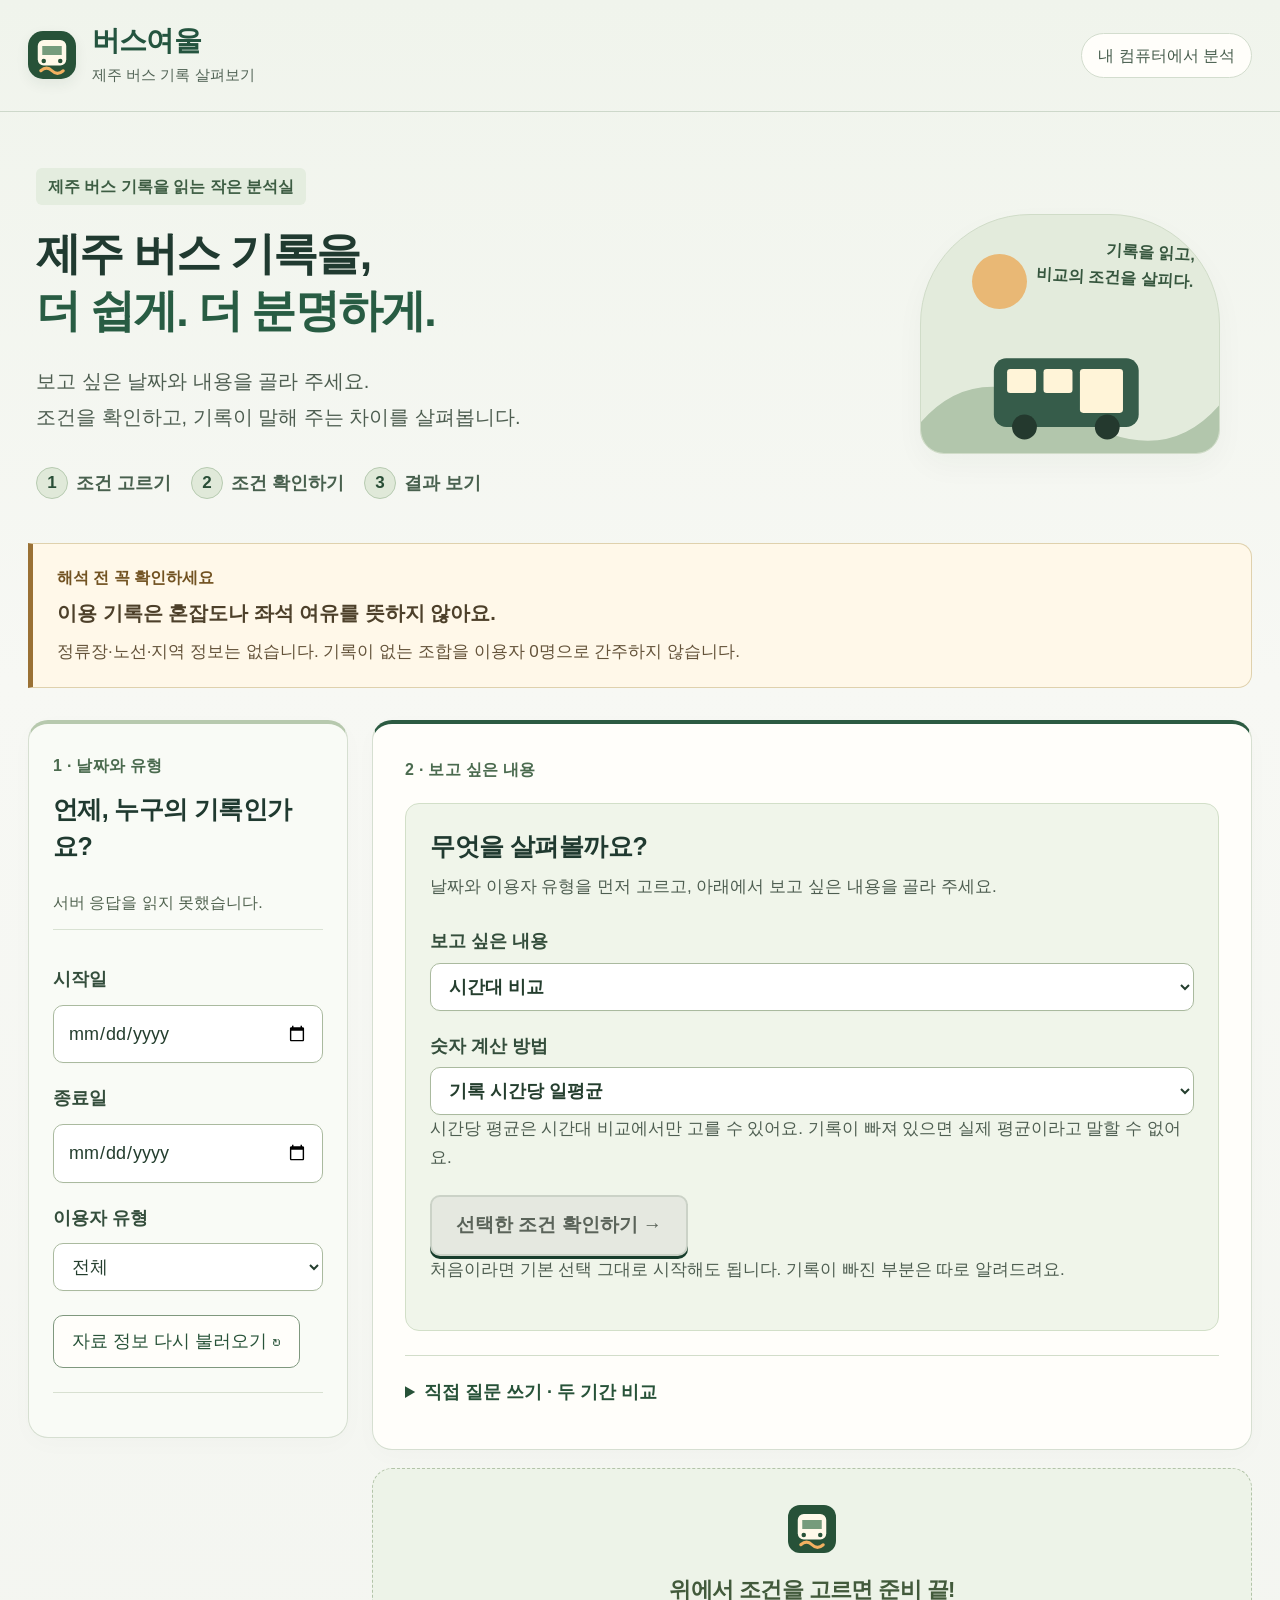
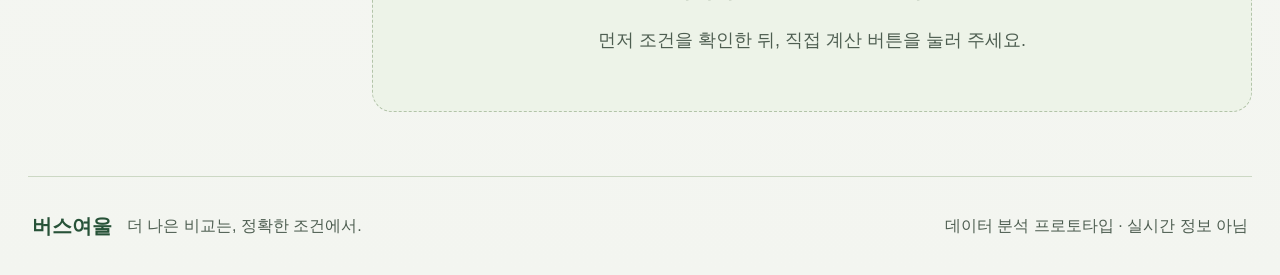
==== commit d234730c: "Refine visual hierarchy and prepare durable request quotas" ====
--- a/static/index.html
+++ b/static/index.html
@@ -1,6 +1,6 @@
 <!doctype html><html lang="ko"><head><meta charset="utf-8"><meta name="viewport" content="width=device-width,initial-scale=1"><title>버스여울: 제주 버스 데이터의 흐름을 읽는 AI 에이전트</title><link rel="icon" type="image/svg+xml" href="/static/favicon.svg"><link rel="stylesheet" href="/static/styles.css"></head><body><a class="skip-link" href="#guided-input">분석 조건 선택으로 바로 가기</a>
 <header class="topbar"><a class="brand" href="/"><img class="brand-icon" src="/static/favicon.svg" width="48" height="48" alt=""> <span>버스여울<small>제주 버스 기록 살펴보기</small></span></a><span class="local-tag">내 컴퓨터에서 분석</span></header><main>
-<section class="hero"><div class="hero-copy"><p class="eyebrow">제주 버스 데이터의 흐름을 읽는 AI 에이전트</p><h1>제주 버스 이용 기록,<br><span>쉽게 살펴보세요.</span></h1><p class="lede">날짜와 보고 싶은 내용을 고르면 됩니다.<br>계산하기 전에 조건을 한 번 더 확인해요.</p><ol class="start-steps" aria-label="이용 순서"><li><b>1</b> 조건 고르기</li><li><b>2</b> 조건 확인하기</li><li><b>3</b> 결과 보기</li></ol></div><div class="hero-art" aria-hidden="true"><div class="art-sun"></div><svg viewBox="0 0 360 220"><path d="M0 180Q70 100 180 170T360 160V220H0Z" fill="#b2c6ac"/><rect x="88" y="103" width="175" height="83" rx="15" fill="#365c4a"/><rect x="104" y="116" width="35" height="29" rx="4" fill="#fff4d8"/><rect x="148" y="116" width="35" height="29" rx="4" fill="#fff4d8"/><rect x="192" y="116" width="52" height="53" rx="4" fill="#fff4d8"/><circle cx="125" cy="186" r="15" fill="#24392e"/><circle cx="225" cy="186" r="15" fill="#24392e"/></svg><div class="art-note">숫자 뒤의 조건까지<br>함께 살펴보는 분석.</div></div></section>
+<section class="hero"><div class="hero-copy"><p class="eyebrow">제주 버스 기록을 읽는 작은 분석실</p><h1>제주 버스 기록을,<br><span>더 쉽게. 더 분명하게.</span></h1><p class="lede">보고 싶은 날짜와 내용을 골라 주세요.<br>조건을 확인하고, 기록이 말해 주는 차이를 살펴봅니다.</p><ol class="start-steps" aria-label="이용 순서"><li><b>1</b> 조건 고르기</li><li><b>2</b> 조건 확인하기</li><li><b>3</b> 결과 보기</li></ol></div><div class="hero-art" aria-hidden="true"><div class="art-sun"></div><svg viewBox="0 0 360 220"><path d="M0 180Q70 100 180 170T360 160V220H0Z" fill="#b2c6ac"/><rect x="88" y="103" width="175" height="83" rx="15" fill="#365c4a"/><rect x="104" y="116" width="35" height="29" rx="4" fill="#fff4d8"/><rect x="148" y="116" width="35" height="29" rx="4" fill="#fff4d8"/><rect x="192" y="116" width="52" height="53" rx="4" fill="#fff4d8"/><circle cx="125" cy="186" r="15" fill="#24392e"/><circle cx="225" cy="186" r="15" fill="#24392e"/></svg><div class="art-note">기록을 읽고,<br>비교의 조건을 살피다.</div></div></section>
 <div class="mode-notice"><span>해석 전 꼭 확인하세요</span><strong>이용 기록은 혼잡도나 좌석 여유를 뜻하지 않아요.</strong><p>정류장·노선·지역 정보는 없습니다. 기록이 없는 조합을 이용자 0명으로 간주하지 않습니다.</p></div>
 <div class="workspace"><aside class="sources-panel panel"><div class="section-kicker">1 · 날짜와 유형</div><h2>언제, 누구의 기록인가요?</h2><div id="catalog-status" role="status">자료 정보를 불러오는 중…</div><form id="filters"><label for="start">시작일</label><input id="start" type="date" required><label for="end">종료일</label><input id="end" type="date" required><label for="user-type">이용자 유형</label><select id="user-type"><option>전체</option></select><p id="type-warning" class="muted" hidden>전체 유형은 미기록 영향으로 실제 평균을 추정하지 않습니다.</p></form><button id="retry" class="text-button" hidden>자료 정보 다시 불러오기 ↻</button><div class="source-footnote"><p id="catalog-detail"></p></div><div id="catalog-warnings"></div></aside>
 <section class="main-panel"><form id="question-form" class="question-panel panel"><div class="section-kicker">2 · 보고 싶은 내용</div><section id="guided-input" class="guided-input" aria-labelledby="guided-title"><h3 id="guided-title">무엇을 살펴볼까요?</h3><p class="muted">날짜와 이용자 유형을 먼저 고르고, 아래에서 보고 싶은 내용을 골라 주세요.</p><div class="guided-fields"><label for="guided-goal">보고 싶은 내용<select id="guided-goal"><option value="time">시간대 비교</option><option value="weekday">요일 비교</option><option value="month">월별 비교</option><option value="user_type">이용자 유형 비교</option><option value="summary">선택 범위 전체 요약</option></select></label><label for="guided-metric">숫자 계산 방법<select id="guided-metric"><option value="total">기록 합계</option><option value="daily">기록 일평균</option><option value="hourly" selected>기록 시간당 일평균</option></select></label></div><p id="guided-hint" class="muted" role="status"></p><button id="guided-plan" type="button" class="secondary" disabled>선택한 조건 확인하기 →</button><p class="muted">처음이라면 기본 선택 그대로 시작해도 됩니다. 기록이 빠진 부분은 따로 알려드려요.</p></section><details id="free-question" class="free-question"><summary>직접 질문 쓰기 · 두 기간 비교</summary><p class="muted">정해진 날짜·유형·집계 표현만 지원합니다. 복잡하거나 모호한 조건은 임의로 계산하지 않습니다.</p><label for="question"><h2>어떤 흐름이 궁금한가요?</h2></label><textarea id="question" rows="3" maxlength="500" placeholder="예: 시간대별 버스 이용 기록을 비교해줘"></textarea><div class="example-row"><button type="button" class="example">시간대별 이용 기록을 비교해줘</button><button type="button" class="example">요일별 이용 기록을 보여줘</button><button type="button" class="example">월별 이용 기록을 비교해줘</button><button type="button" class="example">이용자 유형별로 비교해줘</button></div><button type="button" class="example">2024년1월과2월 일반 일평균 비교</button><button type="button" class="example">2024-01-01~2024-01-07과 2024-02-05~2024-02-11 비교</button><p class="muted">처음이라면 1월·2월 예시를 선택하세요. 원지표 비교 조건을 확인한 뒤 결과의 요일 표준화와 수치 주장 검증을 이어갈 수 있습니다.</p><div class="form-bottom"><span>개인정보는 입력하지 마세요.</span><button id="analyze" class="primary" disabled>계획 확인하기 ↗</button></div></details></form><section id="plan-card" class="panel quality-panel" hidden aria-live="polite"><h2>계산할 조건을 확인해 주세요</h2><p class="muted">질문의 날짜·유형이 화면 필터보다 우선 적용될 수 있습니다. 아래 조건을 확인하세요.</p><div id="plan-detail"></div><div class="result-actions"><button id="edit-plan" type="button" class="secondary">조건 바꾸기</button><button id="confirm-plan" type="button" class="primary">맞아요, 이 조건으로 계산하기</button></div></section><div id="error" class="error-box" role="alert" hidden></div><button id="guided-recover" type="button" class="secondary" hidden>조건 선택으로 다시 질문하기</button><section id="loading" class="loading panel" role="status" hidden><div class="spinner"></div><strong>조건에 맞는 기록을 집계하고 있어요.</strong></section><section id="empty" class="empty panel"><div class="empty-icon"><img src="/static/favicon.svg" width="48" height="48" alt=""></div><h2>위에서 조건을 고르면 준비 끝!</h2><p>먼저 조건을 확인한 뒤, 직접 계산 버튼을 눌러 주세요.</p></section>
--- a/static/styles.css
+++ b/static/styles.css
@@ -15,3 +15,8 @@
 p.muted{font-size:17px;line-height:1.7}.workspace>.main-panel,.workspace>.sources-panel{min-width:0;max-width:100%}.main-panel>*,.sources-panel>*{max-width:100%}#chart,.table-scroll{min-width:0;max-width:100%}.guided-fields>label{min-width:0}.guided-fields select{max-width:100%}@media(max-width:1000px){.workspace{grid-template-columns:minmax(0,1fr)}}@media print{p.muted{font-size:11pt}}
 
 .brand img.brand-icon,.empty-icon img{width:48px;height:48px;flex-shrink:0;display:block}.empty-icon img{margin-inline:auto}
+/* Editorial refinement: one prominent action, 8px rhythm, generous readable space. */
+:root{--ink:#203a30;--green:#24543f;--muted:#536158;--cream:#f3f5f0;--line:#d5ded3;--white:#fffefa}body{background:linear-gradient(180deg,#f0f4ec 0,#f7f8f4 680px,#f3f5f0 100%);color:var(--ink)}main,.topbar{max-width:1280px}.topbar{border-bottom:1px solid #cdd8ca;padding-top:24px;padding-bottom:24px}.brand{gap:16px;letter-spacing:-.8px}.brand-icon{border-radius:15px;box-shadow:0 5px 14px #183d2512}.brand small{color:#526456;font-weight:500}.local-tag{padding:8px 16px;border:1px solid #d3ddce;border-radius:100px;background:#fffefa;color:#485e4e;font-size:16px}.hero{padding:56px 8px 44px;gap:40px}.hero-copy{max-width:760px}.hero h1{font-size:clamp(32px,3.5vw,48px);font-weight:750;line-height:1.28;letter-spacing:-1.8px}.hero h1 span{color:#285c43}.hero .lede{line-height:1.8;margin-top:24px;margin-bottom:0}.eyebrow{display:inline-block;padding:5px 12px;background:#e4eddf;border-radius:6px;color:#3d5d43;margin-bottom:20px;font-weight:600}.hero-art{width:300px;height:240px;border-radius:110px 110px 24px 24px;background:#e3ebdc;border:1px solid #d0dcc8;box-shadow:0 12px 30px #1e422509;transform:none}.art-note{top:22px;right:25px;color:#36563e;text-align:right;font-weight:600;font-size:16px}.start-steps{gap:20px;margin-top:32px}.start-steps li{color:#48604e;font-weight:600}.start-steps b{width:32px;height:32px;font-size:17px;background:#e0e9d9;color:#294e36;border:1px solid #b7cbb1}.mode-notice{background:#fff8e9;border:1px solid #dfd1ad;border-left:5px solid #9a7135;border-radius:0 14px 14px 0;margin-bottom:32px;padding:20px 24px}.mode-notice>span{font-weight:700;color:#725322;margin-bottom:4px}.mode-notice strong{font-size:20px;color:#4d402a}.mode-notice p{color:#64533a}.workspace{gap:24px;grid-template-columns:320px minmax(0,1fr)}.panel{border:1px solid #d6dfd1;border-radius:20px;background:#fffefa;box-shadow:0 6px 24px #1d3e2605}.sources-panel{background:#f9fbf6;border-top:4px solid #b7c9ae;padding:28px 24px}.question-panel{padding:32px;border-top:4px solid #2c5b42}.section-kicker{font-size:16px;color:#4b6b4f;font-weight:700;margin-bottom:12px;letter-spacing:.3px}.sources-panel h2,.question-panel h2{margin-top:4px;letter-spacing:-.6px}#catalog-status{padding:14px 0;border-bottom:1px solid #d9e2d3;color:#526451}#filters{gap:10px;margin:24px 0}#filters label{font-weight:650;color:#344e3c}#filters input,#filters select,.guided-fields select{background:#fff;border-color:#aaba9f;border-radius:10px;padding:12px 14px;color:#243e2e;box-shadow:0 1px 2px #25402605}#filters input:hover,#filters select:hover,.guided-fields select:hover{border-color:#3b6b48}.source-footnote{border-top:1px solid #d8e0d1;padding-top:16px;margin-top:24px}.source-footnote p{line-height:1.75}#catalog-warnings p{padding-top:12px;border-top:1px solid #e0e6d9;line-height:1.7}#catalog-warnings{color:#5f583c}.guided-input{background:#f0f5ea;border:1px solid #d2dfc8;border-radius:14px;padding:24px;margin-top:20px}.guided-input h3{font-size:25px;letter-spacing:-.5px}.guided-fields{gap:20px;margin-top:24px}.guided-fields label{font-weight:650;color:#344e3c}.guided-input p{color:#4d604e}.primary,#guided-plan{border-radius:10px;background:#24543f;border-color:#24543f;box-shadow:0 3px 0 #173d2c;min-height:52px;padding:14px 24px!important;transition:background .15s ease}.primary:hover,#guided-plan:hover{background:#173f2e;border-color:#173f2e}.primary:active,#guided-plan:active{box-shadow:none;transform:translateY(1px)}.secondary,.example,.text-button{border-radius:10px;border:1px solid #7f987e;background:#fffefa;color:#285339;box-shadow:none}.secondary:hover,.example:hover,.text-button:hover{background:#eaf1e4;border-color:#315b3d}.free-question{border-color:#d2ddca;margin-top:24px}.free-question summary{font-weight:600}.empty{border:1px dashed #b3c4a9;background:#edf3e8;box-shadow:none;padding:36px 24px}.empty-icon{color:#6c855f}.empty h2{font-weight:650}.result-heading{padding:24px 0 8px;margin-bottom:16px}.result-heading h2{font-size:30px;letter-spacing:-.8px}.save-actions{border:1px solid #b8c8ae;background:#f8fbf4;border-radius:10px;padding:0 16px}.save-actions summary{font-size:17px!important}.summary{border:1px solid #becfb4;border-left:5px solid #316044;border-radius:0 16px 16px 0;background:#edf4e7;line-height:1.85;padding:28px;font-size:20px}.chart-panel{padding:28px;border-color:#c5d3bc}.chart-panel h3,.table-panel h3{letter-spacing:-.4px;font-size:24px}.chart-panel .muted{margin-top:0}#chart{padding-top:8px}.quality-panel{margin-top:20px;padding:26px}.quality-panel h3{font-size:24px;letter-spacing:-.4px}.quality-panel details{border-top:1px solid #dbe3d5;margin-top:18px;padding-top:8px}.warnings p{background:#faf3e2;border-color:#98703c;margin:12px 0;border-radius:0 10px 10px 0;line-height:1.75}.table-panel{padding:28px}.table-scroll{border-color:#cad6c1}thead th{background:#eaf1e3;color:#304d37;font-weight:700}tbody tr:nth-child(even){background:#f4f8ef}tbody tr:hover{background:#eaf1e3}td{font-variant-numeric:tabular-nums;border-color:#e0e6d9}.trace{background:#f7faf3;border-color:#d2ddc8}.trace summary{font-weight:600}.result-caution{background:#f6f0df;border-color:#d2c39e;color:#55492f}footer{padding-top:32px;padding-bottom:32px;border-color:#ccd8c4;margin-top:64px}.result-actions{gap:10px}#plan-card{background:#edf5e7;border:2px solid #79986c;box-shadow:0 8px 28px #264c2510}#plan-card h2{color:#244b32}#claim-card,#standardization-card,#repair-card{border-top:3px solid #a9bea0}
+@media(max-width:1000px){.workspace{grid-template-columns:minmax(0,1fr)}.hero{padding-top:40px;gap:24px}.hero-art{width:230px;height:220px}.question-panel{padding:28px}.sources-panel{padding:24px}#filters{grid-template-columns:1fr 1fr}.guided-fields{grid-template-columns:1fr 1fr}.guided-fields label{min-width:0}.start-steps{gap:12px}}
+@media(max-width:650px){.topbar{padding:18px 16px;gap:12px}.local-tag{padding:5px 12px;font-size:16px}.hero{padding:32px 0}.hero h1{font-size:32px;letter-spacing:-1px}.eyebrow{font-size:16px;padding:5px 9px}.hero .lede{font-size:19px}.start-steps{display:grid;gap:10px;margin-top:24px}.mode-notice{padding:18px;margin-bottom:24px}.question-panel,.sources-panel,.chart-panel,.table-panel,.quality-panel{padding:22px 18px}.guided-input{padding:20px 16px}.guided-fields{grid-template-columns:minmax(0,1fr);gap:18px}.panel{border-radius:16px}.summary{padding:22px;font-size:19px;border-radius:0 14px 14px 0}.save-actions{width:100%}.result-heading h2{font-size:27px}.result-heading{gap:12px}.guided-input h3{font-size:23px}.quality-panel h3{font-size:23px}.source-footnote{margin-top:20px}.primary,#guided-plan{padding:14px 18px!important}.result-actions{width:100%}footer{margin-top:40px}}
+@media print{body{background:#fff}.panel{box-shadow:none;border-radius:0}.summary{font-size:12pt}.chart-panel,.table-panel,.quality-panel{padding:12pt}.warnings p{background:#fff}.result-heading{padding:0}footer{display:none}}
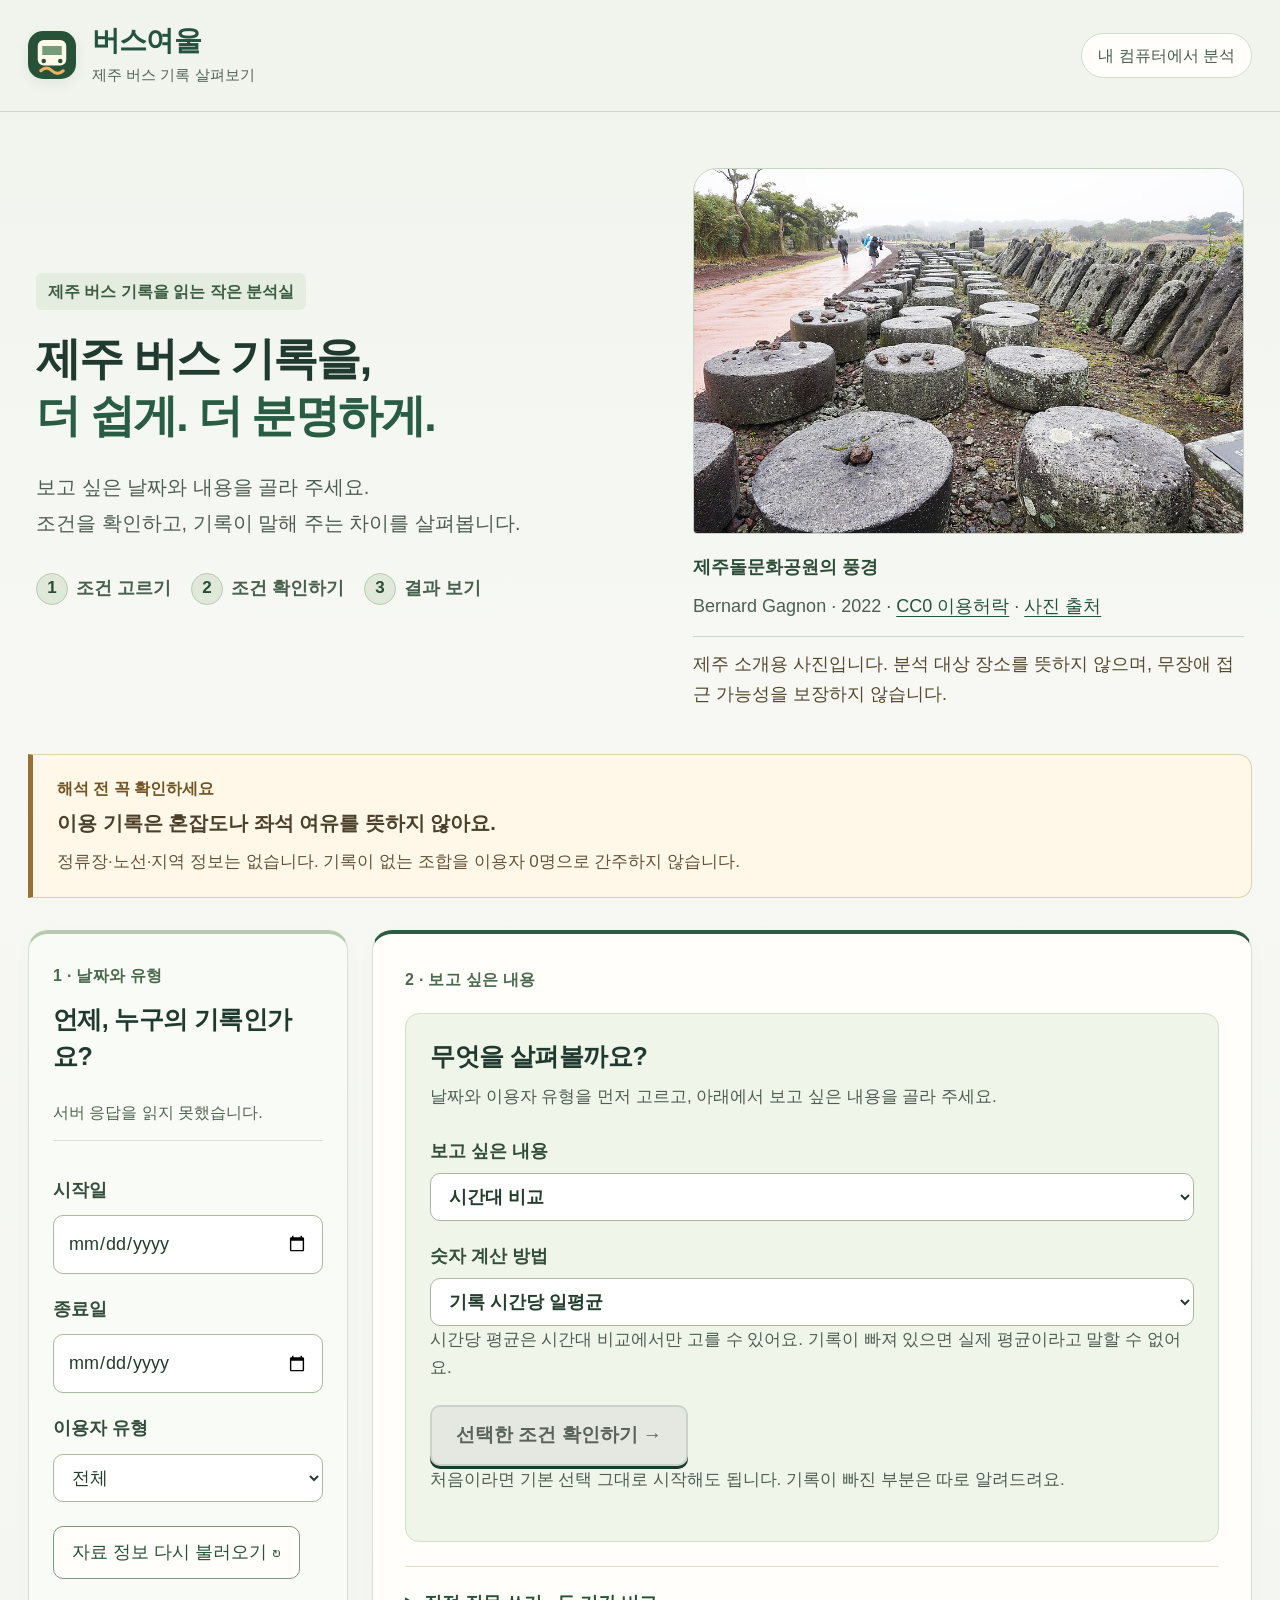
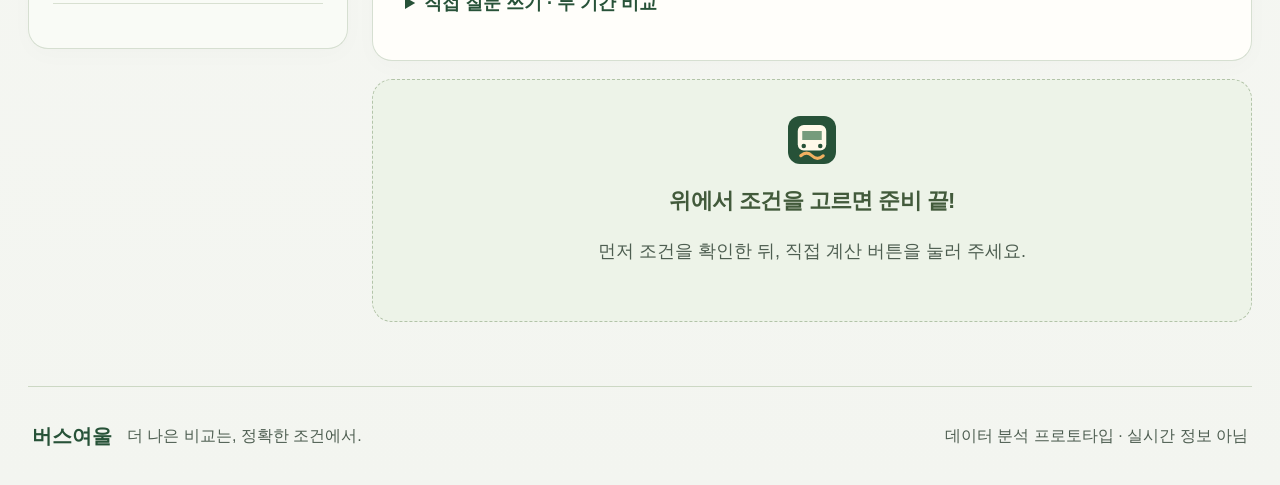
==== commit f853fe31: "Add credited Jeju photography and align delivery documentation" ====
--- a/static/index.html
+++ b/static/index.html
@@ -1,6 +1,6 @@
 <!doctype html><html lang="ko"><head><meta charset="utf-8"><meta name="viewport" content="width=device-width,initial-scale=1"><title>버스여울: 제주 버스 데이터의 흐름을 읽는 AI 에이전트</title><link rel="icon" type="image/svg+xml" href="/static/favicon.svg"><link rel="stylesheet" href="/static/styles.css"></head><body><a class="skip-link" href="#guided-input">분석 조건 선택으로 바로 가기</a>
 <header class="topbar"><a class="brand" href="/"><img class="brand-icon" src="/static/favicon.svg" width="48" height="48" alt=""> <span>버스여울<small>제주 버스 기록 살펴보기</small></span></a><span class="local-tag">내 컴퓨터에서 분석</span></header><main>
-<section class="hero"><div class="hero-copy"><p class="eyebrow">제주 버스 기록을 읽는 작은 분석실</p><h1>제주 버스 기록을,<br><span>더 쉽게. 더 분명하게.</span></h1><p class="lede">보고 싶은 날짜와 내용을 골라 주세요.<br>조건을 확인하고, 기록이 말해 주는 차이를 살펴봅니다.</p><ol class="start-steps" aria-label="이용 순서"><li><b>1</b> 조건 고르기</li><li><b>2</b> 조건 확인하기</li><li><b>3</b> 결과 보기</li></ol></div><div class="hero-art" aria-hidden="true"><div class="art-sun"></div><svg viewBox="0 0 360 220"><path d="M0 180Q70 100 180 170T360 160V220H0Z" fill="#b2c6ac"/><rect x="88" y="103" width="175" height="83" rx="15" fill="#365c4a"/><rect x="104" y="116" width="35" height="29" rx="4" fill="#fff4d8"/><rect x="148" y="116" width="35" height="29" rx="4" fill="#fff4d8"/><rect x="192" y="116" width="52" height="53" rx="4" fill="#fff4d8"/><circle cx="125" cy="186" r="15" fill="#24392e"/><circle cx="225" cy="186" r="15" fill="#24392e"/></svg><div class="art-note">기록을 읽고,<br>비교의 조건을 살피다.</div></div></section>
+<section class="hero"><div class="hero-copy"><p class="eyebrow">제주 버스 기록을 읽는 작은 분석실</p><h1>제주 버스 기록을,<br><span>더 쉽게. 더 분명하게.</span></h1><p class="lede">보고 싶은 날짜와 내용을 골라 주세요.<br>조건을 확인하고, 기록이 말해 주는 차이를 살펴봅니다.</p><ol class="start-steps" aria-label="이용 순서"><li><b>1</b> 조건 고르기</li><li><b>2</b> 조건 확인하기</li><li><b>3</b> 결과 보기</li></ol></div><figure class="hero-photo"><img src="/static/stone-park-01.jpg" width="960" height="639" alt="제주돌문화공원 야외에 줄지어 전시된 돌과 옆으로 이어지는 산책길" decoding="async" fetchpriority="high"><figcaption><span class="photo-place">제주돌문화공원의 풍경</span><span>Bernard Gagnon · 2022 · <a href="https://creativecommons.org/publicdomain/zero/1.0/" target="_blank" rel="noopener noreferrer">CC0 이용허락</a> · <a href="https://commons.wikimedia.org/wiki/File:Jeju_Stone_Park_01.jpg" target="_blank" rel="noopener noreferrer">사진 출처</a></span><p>제주 소개용 사진입니다. 분석 대상 장소를 뜻하지 않으며, 무장애 접근 가능성을 보장하지 않습니다.</p></figcaption></figure></section>
 <div class="mode-notice"><span>해석 전 꼭 확인하세요</span><strong>이용 기록은 혼잡도나 좌석 여유를 뜻하지 않아요.</strong><p>정류장·노선·지역 정보는 없습니다. 기록이 없는 조합을 이용자 0명으로 간주하지 않습니다.</p></div>
 <div class="workspace"><aside class="sources-panel panel"><div class="section-kicker">1 · 날짜와 유형</div><h2>언제, 누구의 기록인가요?</h2><div id="catalog-status" role="status">자료 정보를 불러오는 중…</div><form id="filters"><label for="start">시작일</label><input id="start" type="date" required><label for="end">종료일</label><input id="end" type="date" required><label for="user-type">이용자 유형</label><select id="user-type"><option>전체</option></select><p id="type-warning" class="muted" hidden>전체 유형은 미기록 영향으로 실제 평균을 추정하지 않습니다.</p></form><button id="retry" class="text-button" hidden>자료 정보 다시 불러오기 ↻</button><div class="source-footnote"><p id="catalog-detail"></p></div><div id="catalog-warnings"></div></aside>
 <section class="main-panel"><form id="question-form" class="question-panel panel"><div class="section-kicker">2 · 보고 싶은 내용</div><section id="guided-input" class="guided-input" aria-labelledby="guided-title"><h3 id="guided-title">무엇을 살펴볼까요?</h3><p class="muted">날짜와 이용자 유형을 먼저 고르고, 아래에서 보고 싶은 내용을 골라 주세요.</p><div class="guided-fields"><label for="guided-goal">보고 싶은 내용<select id="guided-goal"><option value="time">시간대 비교</option><option value="weekday">요일 비교</option><option value="month">월별 비교</option><option value="user_type">이용자 유형 비교</option><option value="summary">선택 범위 전체 요약</option></select></label><label for="guided-metric">숫자 계산 방법<select id="guided-metric"><option value="total">기록 합계</option><option value="daily">기록 일평균</option><option value="hourly" selected>기록 시간당 일평균</option></select></label></div><p id="guided-hint" class="muted" role="status"></p><button id="guided-plan" type="button" class="secondary" disabled>선택한 조건 확인하기 →</button><p class="muted">처음이라면 기본 선택 그대로 시작해도 됩니다. 기록이 빠진 부분은 따로 알려드려요.</p></section><details id="free-question" class="free-question"><summary>직접 질문 쓰기 · 두 기간 비교</summary><p class="muted">정해진 날짜·유형·집계 표현만 지원합니다. 복잡하거나 모호한 조건은 임의로 계산하지 않습니다.</p><label for="question"><h2>어떤 흐름이 궁금한가요?</h2></label><textarea id="question" rows="3" maxlength="500" placeholder="예: 시간대별 버스 이용 기록을 비교해줘"></textarea><div class="example-row"><button type="button" class="example">시간대별 이용 기록을 비교해줘</button><button type="button" class="example">요일별 이용 기록을 보여줘</button><button type="button" class="example">월별 이용 기록을 비교해줘</button><button type="button" class="example">이용자 유형별로 비교해줘</button></div><button type="button" class="example">2024년1월과2월 일반 일평균 비교</button><button type="button" class="example">2024-01-01~2024-01-07과 2024-02-05~2024-02-11 비교</button><p class="muted">처음이라면 1월·2월 예시를 선택하세요. 원지표 비교 조건을 확인한 뒤 결과의 요일 표준화와 수치 주장 검증을 이어갈 수 있습니다.</p><div class="form-bottom"><span>개인정보는 입력하지 마세요.</span><button id="analyze" class="primary" disabled>계획 확인하기 ↗</button></div></details></form><section id="plan-card" class="panel quality-panel" hidden aria-live="polite"><h2>계산할 조건을 확인해 주세요</h2><p class="muted">질문의 날짜·유형이 화면 필터보다 우선 적용될 수 있습니다. 아래 조건을 확인하세요.</p><div id="plan-detail"></div><div class="result-actions"><button id="edit-plan" type="button" class="secondary">조건 바꾸기</button><button id="confirm-plan" type="button" class="primary">맞아요, 이 조건으로 계산하기</button></div></section><div id="error" class="error-box" role="alert" hidden></div><button id="guided-recover" type="button" class="secondary" hidden>조건 선택으로 다시 질문하기</button><section id="loading" class="loading panel" role="status" hidden><div class="spinner"></div><strong>조건에 맞는 기록을 집계하고 있어요.</strong></section><section id="empty" class="empty panel"><div class="empty-icon"><img src="/static/favicon.svg" width="48" height="48" alt=""></div><h2>위에서 조건을 고르면 준비 끝!</h2><p>먼저 조건을 확인한 뒤, 직접 계산 버튼을 눌러 주세요.</p></section>
--- a/static/styles.css
+++ b/static/styles.css
@@ -20,3 +20,7 @@
 @media(max-width:1000px){.workspace{grid-template-columns:minmax(0,1fr)}.hero{padding-top:40px;gap:24px}.hero-art{width:230px;height:220px}.question-panel{padding:28px}.sources-panel{padding:24px}#filters{grid-template-columns:1fr 1fr}.guided-fields{grid-template-columns:1fr 1fr}.guided-fields label{min-width:0}.start-steps{gap:12px}}
 @media(max-width:650px){.topbar{padding:18px 16px;gap:12px}.local-tag{padding:5px 12px;font-size:16px}.hero{padding:32px 0}.hero h1{font-size:32px;letter-spacing:-1px}.eyebrow{font-size:16px;padding:5px 9px}.hero .lede{font-size:19px}.start-steps{display:grid;gap:10px;margin-top:24px}.mode-notice{padding:18px;margin-bottom:24px}.question-panel,.sources-panel,.chart-panel,.table-panel,.quality-panel{padding:22px 18px}.guided-input{padding:20px 16px}.guided-fields{grid-template-columns:minmax(0,1fr);gap:18px}.panel{border-radius:16px}.summary{padding:22px;font-size:19px;border-radius:0 14px 14px 0}.save-actions{width:100%}.result-heading h2{font-size:27px}.result-heading{gap:12px}.guided-input h3{font-size:23px}.quality-panel h3{font-size:23px}.source-footnote{margin-top:20px}.primary,#guided-plan{padding:14px 18px!important}.result-actions{width:100%}footer{margin-top:40px}}
 @media print{body{background:#fff}.panel{box-shadow:none;border-radius:0}.summary{font-size:12pt}.chart-panel,.table-panel,.quality-panel{padding:12pt}.warnings p{background:#fff}.result-heading{padding:0}footer{display:none}}
+/* Place imagery in context, never behind instructions or analytical content. */
+.hero{display:grid;grid-template-columns:minmax(0,1.12fr) minmax(0,1fr);align-items:center;gap:40px}.hero-copy{min-width:0}.hero-photo{margin:0;min-width:0;align-self:start}.hero-photo>img{display:block;width:100%;height:auto;aspect-ratio:5456/3632;border-radius:24px 24px 4px 4px;border:1px solid #c9d3c3;background:#e5ebdf}.hero-photo figcaption{padding:18px 0 0;color:#4c5e50;font-size:18px;line-height:1.7;overflow-wrap:anywhere}.hero-photo figcaption>span{display:block}.hero-photo .photo-place{font-weight:700;color:#2c4d37;margin-bottom:6px}.hero-photo figcaption a{color:#24543f;text-underline-offset:4px;text-decoration-thickness:1px;display:inline-block;min-height:32px;padding:2px 0}.hero-photo figcaption p{font-size:18px;color:#55492f;border-top:1px solid #cdd6c5;padding-top:12px;margin:12px 0 0}.hero .start-steps{row-gap:12px}
+@media(max-width:1000px){.hero{grid-template-columns:minmax(0,1fr);gap:28px}.hero-photo{width:100%;max-width:720px}.hero-photo>img{border-radius:18px 18px 4px 4px}.hero-photo figcaption{font-size:18px}.hero-photo figcaption p{font-size:18px}}
+@media(max-width:650px){.hero{gap:24px;padding-bottom:28px}.hero-photo>img{border-radius:16px 16px 4px 4px}.hero-photo figcaption{padding-top:14px}.hero-photo figcaption a{min-height:44px;padding-top:7px;padding-bottom:7px}.hero-photo figcaption p{margin-top:8px}}
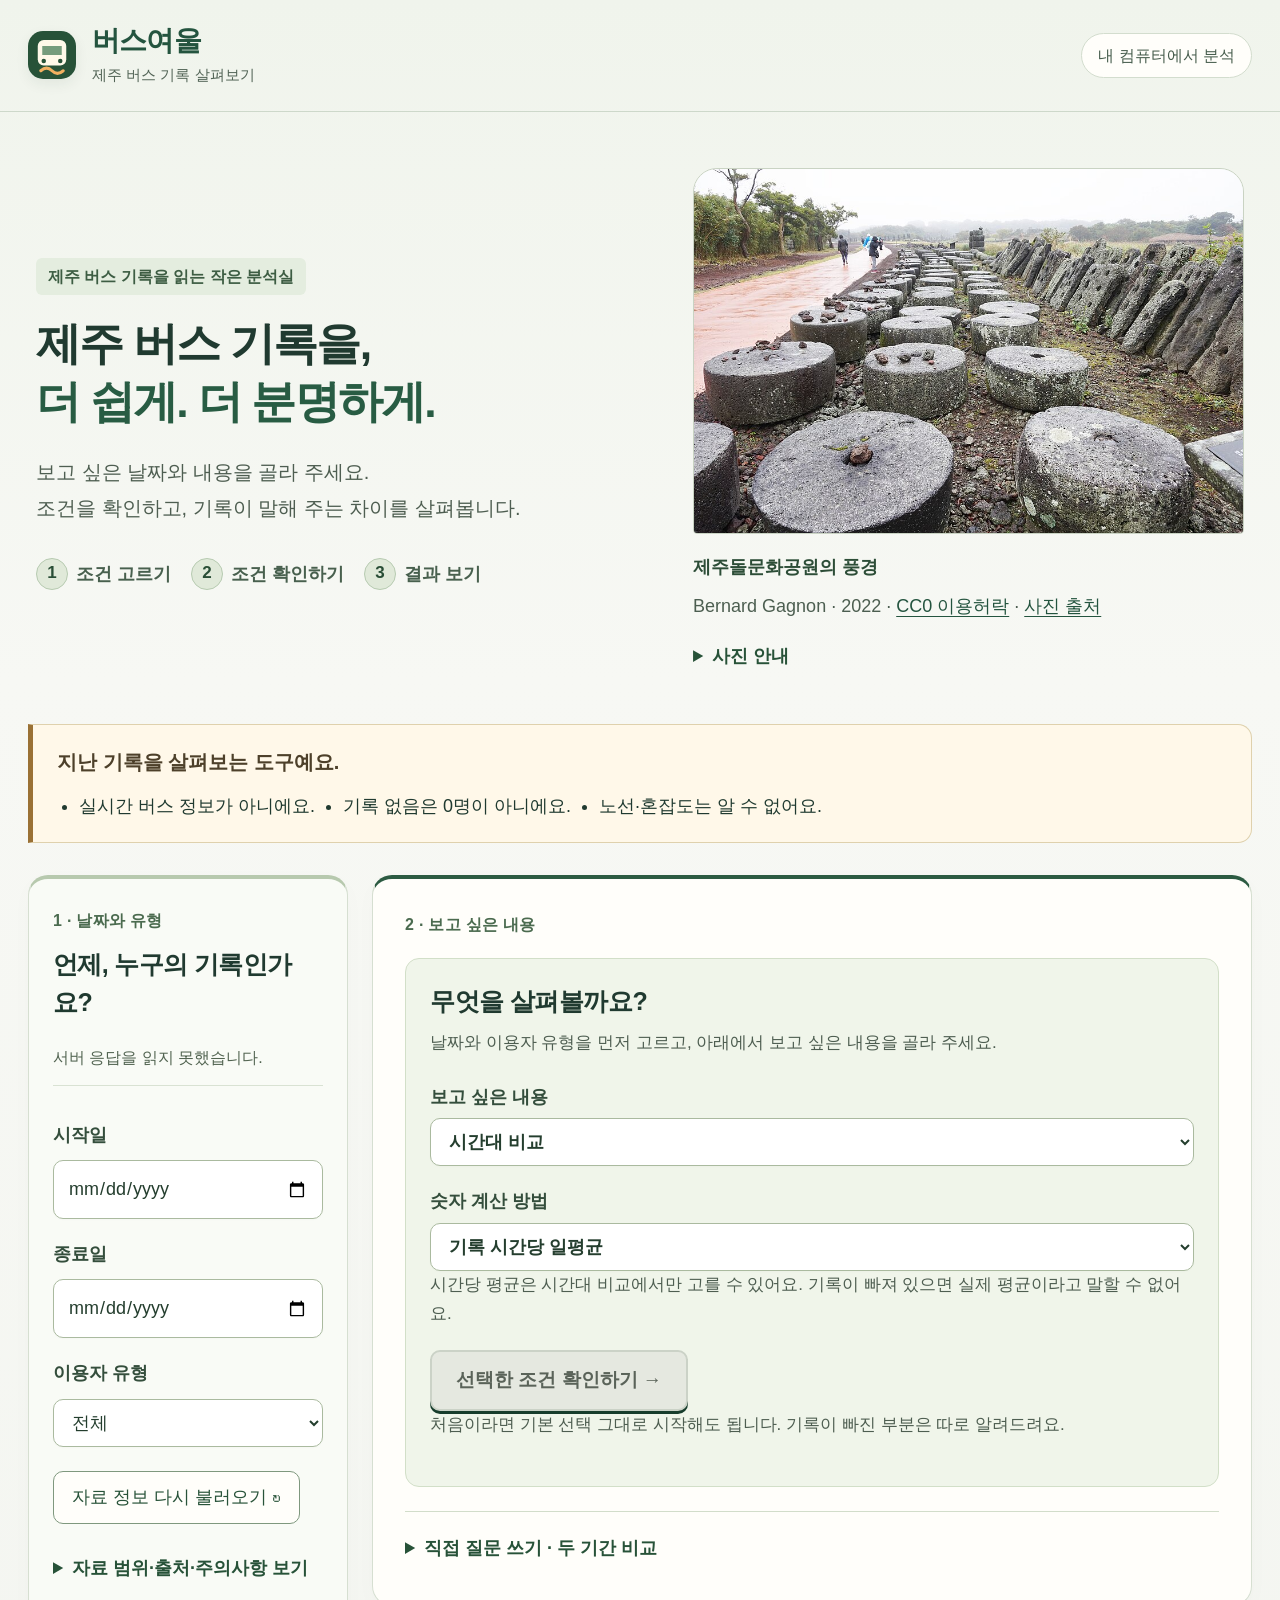
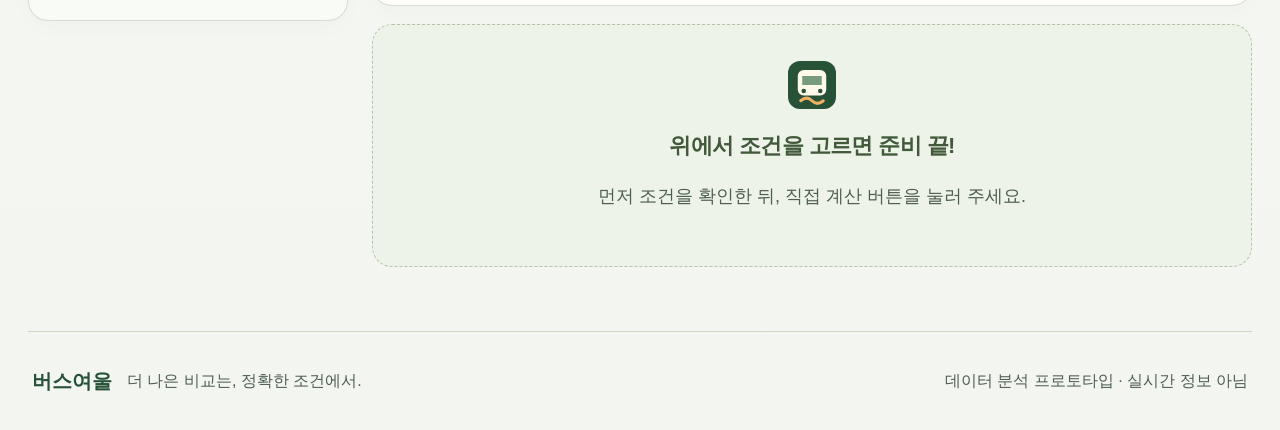
==== commit 5bd83833: "Simplify guidance while keeping key data limits visible" ====
--- a/static/index.html
+++ b/static/index.html
@@ -1,7 +1,7 @@
 <!doctype html><html lang="ko"><head><meta charset="utf-8"><meta name="viewport" content="width=device-width,initial-scale=1"><title>버스여울: 제주 버스 데이터의 흐름을 읽는 AI 에이전트</title><link rel="icon" type="image/svg+xml" href="/static/favicon.svg"><link rel="stylesheet" href="/static/styles.css"></head><body><a class="skip-link" href="#guided-input">분석 조건 선택으로 바로 가기</a>
 <header class="topbar"><a class="brand" href="/"><img class="brand-icon" src="/static/favicon.svg" width="48" height="48" alt=""> <span>버스여울<small>제주 버스 기록 살펴보기</small></span></a><span class="local-tag">내 컴퓨터에서 분석</span></header><main>
-<section class="hero"><div class="hero-copy"><p class="eyebrow">제주 버스 기록을 읽는 작은 분석실</p><h1>제주 버스 기록을,<br><span>더 쉽게. 더 분명하게.</span></h1><p class="lede">보고 싶은 날짜와 내용을 골라 주세요.<br>조건을 확인하고, 기록이 말해 주는 차이를 살펴봅니다.</p><ol class="start-steps" aria-label="이용 순서"><li><b>1</b> 조건 고르기</li><li><b>2</b> 조건 확인하기</li><li><b>3</b> 결과 보기</li></ol></div><figure class="hero-photo"><img src="/static/stone-park-01.jpg" width="960" height="639" alt="제주돌문화공원 야외에 줄지어 전시된 돌과 옆으로 이어지는 산책길" decoding="async" fetchpriority="high"><figcaption><span class="photo-place">제주돌문화공원의 풍경</span><span>Bernard Gagnon · 2022 · <a href="https://creativecommons.org/publicdomain/zero/1.0/" target="_blank" rel="noopener noreferrer">CC0 이용허락</a> · <a href="https://commons.wikimedia.org/wiki/File:Jeju_Stone_Park_01.jpg" target="_blank" rel="noopener noreferrer">사진 출처</a></span><p>제주 소개용 사진입니다. 분석 대상 장소를 뜻하지 않으며, 무장애 접근 가능성을 보장하지 않습니다.</p></figcaption></figure></section>
-<div class="mode-notice"><span>해석 전 꼭 확인하세요</span><strong>이용 기록은 혼잡도나 좌석 여유를 뜻하지 않아요.</strong><p>정류장·노선·지역 정보는 없습니다. 기록이 없는 조합을 이용자 0명으로 간주하지 않습니다.</p></div>
-<div class="workspace"><aside class="sources-panel panel"><div class="section-kicker">1 · 날짜와 유형</div><h2>언제, 누구의 기록인가요?</h2><div id="catalog-status" role="status">자료 정보를 불러오는 중…</div><form id="filters"><label for="start">시작일</label><input id="start" type="date" required><label for="end">종료일</label><input id="end" type="date" required><label for="user-type">이용자 유형</label><select id="user-type"><option>전체</option></select><p id="type-warning" class="muted" hidden>전체 유형은 미기록 영향으로 실제 평균을 추정하지 않습니다.</p></form><button id="retry" class="text-button" hidden>자료 정보 다시 불러오기 ↻</button><div class="source-footnote"><p id="catalog-detail"></p></div><div id="catalog-warnings"></div></aside>
+<section class="hero"><div class="hero-copy"><p class="eyebrow">제주 버스 기록을 읽는 작은 분석실</p><h1>제주 버스 기록을,<br><span>더 쉽게. 더 분명하게.</span></h1><p class="lede">보고 싶은 날짜와 내용을 골라 주세요.<br>조건을 확인하고, 기록이 말해 주는 차이를 살펴봅니다.</p><ol class="start-steps" aria-label="이용 순서"><li><b>1</b> 조건 고르기</li><li><b>2</b> 조건 확인하기</li><li><b>3</b> 결과 보기</li></ol></div><figure class="hero-photo"><img src="/static/stone-park-01.jpg" width="960" height="639" alt="제주돌문화공원 야외에 줄지어 전시된 돌과 옆으로 이어지는 산책길" decoding="async" fetchpriority="high"><figcaption><span class="photo-place">제주돌문화공원의 풍경</span><span>Bernard Gagnon · 2022 · <a href="https://creativecommons.org/publicdomain/zero/1.0/" target="_blank" rel="noopener noreferrer">CC0 이용허락</a> · <a href="https://commons.wikimedia.org/wiki/File:Jeju_Stone_Park_01.jpg" target="_blank" rel="noopener noreferrer">사진 출처</a></span><details class="photo-details"><summary>사진 안내</summary><p>제주 소개용 사진이며 분석 대상 장소가 아닙니다. 무장애 접근 가능성을 보장하지 않습니다.</p></details></figcaption></figure></section>
+<div class="mode-notice" aria-label="자료를 읽을 때 꼭 알아둘 점"><strong>지난 기록을 살펴보는 도구예요.</strong><ul class="essential-notes"><li>실시간 버스 정보가 아니에요.</li><li>기록 없음은 0명이 아니에요.</li><li>노선·혼잡도는 알 수 없어요.</li></ul></div>
+<div class="workspace"><aside class="sources-panel panel"><div class="section-kicker">1 · 날짜와 유형</div><h2>언제, 누구의 기록인가요?</h2><div id="catalog-status" role="status">자료 정보를 불러오는 중…</div><form id="filters"><label for="start">시작일</label><input id="start" type="date" required><label for="end">종료일</label><input id="end" type="date" required><label for="user-type">이용자 유형</label><select id="user-type"><option>전체</option></select><p id="type-warning" class="muted" hidden>전체 유형은 미기록 영향으로 실제 평균을 추정하지 않습니다.</p></form><button id="retry" class="text-button" hidden>자료 정보 다시 불러오기 ↻</button><details class="data-details"><summary>자료 범위·출처·주의사항 보기</summary><div class="source-footnote"><p id="catalog-detail"></p></div><div id="catalog-warnings"></div></details></aside>
 <section class="main-panel"><form id="question-form" class="question-panel panel"><div class="section-kicker">2 · 보고 싶은 내용</div><section id="guided-input" class="guided-input" aria-labelledby="guided-title"><h3 id="guided-title">무엇을 살펴볼까요?</h3><p class="muted">날짜와 이용자 유형을 먼저 고르고, 아래에서 보고 싶은 내용을 골라 주세요.</p><div class="guided-fields"><label for="guided-goal">보고 싶은 내용<select id="guided-goal"><option value="time">시간대 비교</option><option value="weekday">요일 비교</option><option value="month">월별 비교</option><option value="user_type">이용자 유형 비교</option><option value="summary">선택 범위 전체 요약</option></select></label><label for="guided-metric">숫자 계산 방법<select id="guided-metric"><option value="total">기록 합계</option><option value="daily">기록 일평균</option><option value="hourly" selected>기록 시간당 일평균</option></select></label></div><p id="guided-hint" class="muted" role="status"></p><button id="guided-plan" type="button" class="secondary" disabled>선택한 조건 확인하기 →</button><p class="muted">처음이라면 기본 선택 그대로 시작해도 됩니다. 기록이 빠진 부분은 따로 알려드려요.</p></section><details id="free-question" class="free-question"><summary>직접 질문 쓰기 · 두 기간 비교</summary><p class="muted">정해진 날짜·유형·집계 표현만 지원합니다. 복잡하거나 모호한 조건은 임의로 계산하지 않습니다.</p><label for="question"><h2>어떤 흐름이 궁금한가요?</h2></label><textarea id="question" rows="3" maxlength="500" placeholder="예: 시간대별 버스 이용 기록을 비교해줘"></textarea><div class="example-row"><button type="button" class="example">시간대별 이용 기록을 비교해줘</button><button type="button" class="example">요일별 이용 기록을 보여줘</button><button type="button" class="example">월별 이용 기록을 비교해줘</button><button type="button" class="example">이용자 유형별로 비교해줘</button></div><button type="button" class="example">2024년1월과2월 일반 일평균 비교</button><button type="button" class="example">2024-01-01~2024-01-07과 2024-02-05~2024-02-11 비교</button><p class="muted">처음이라면 1월·2월 예시를 선택하세요. 원지표 비교 조건을 확인한 뒤 결과의 요일 표준화와 수치 주장 검증을 이어갈 수 있습니다.</p><div class="form-bottom"><span>개인정보는 입력하지 마세요.</span><button id="analyze" class="primary" disabled>계획 확인하기 ↗</button></div></details></form><section id="plan-card" class="panel quality-panel" hidden aria-live="polite"><h2>계산할 조건을 확인해 주세요</h2><p class="muted">질문의 날짜·유형이 화면 필터보다 우선 적용될 수 있습니다. 아래 조건을 확인하세요.</p><div id="plan-detail"></div><div class="result-actions"><button id="edit-plan" type="button" class="secondary">조건 바꾸기</button><button id="confirm-plan" type="button" class="primary">맞아요, 이 조건으로 계산하기</button></div></section><div id="error" class="error-box" role="alert" hidden></div><button id="guided-recover" type="button" class="secondary" hidden>조건 선택으로 다시 질문하기</button><section id="loading" class="loading panel" role="status" hidden><div class="spinner"></div><strong>조건에 맞는 기록을 집계하고 있어요.</strong></section><section id="empty" class="empty panel"><div class="empty-icon"><img src="/static/favicon.svg" width="48" height="48" alt=""></div><h2>위에서 조건을 고르면 준비 끝!</h2><p>먼저 조건을 확인한 뒤, 직접 계산 버튼을 눌러 주세요.</p></section>
-<section id="results" aria-live="polite" hidden><div class="result-heading"><h2 id="result-title">분석 결과</h2><details class="save-actions"><summary>결과 저장 · 인쇄</summary><div class="result-actions"><button id="download" class="secondary">결과 JSON 저장 ↓</button><button id="csv-download" class="secondary">집계 CSV 저장 ↓</button><button id="print-report" class="secondary">인쇄 보고서</button></div></details></div><div id="summary" class="summary panel"></div><section class="panel chart-panel"><h3>기록 비교</h3><p id="chart-unit" class="muted"></p><div id="chart" tabindex="0" role="region" aria-label="비교 그래프, 좌우 이동 가능"></div></section><div id="warnings" class="warnings"></div><section id="quality" class="panel quality-panel" hidden></section><section id="claim-card" class="panel quality-panel" hidden><h3>이 주장을 데이터로 말해도 될까?</h3><p class="muted">두 기간의 수치 변화만 점검합니다. 자유 문장·혼잡도·정책 효과·고유 인원·인과는 검증하지 않습니다. 지표와 방향을 직접 골라 주세요.</p><div class="guided-fields"><label for="claim-metric">판단할 지표<select id="claim-metric" required><option value="">지표 선택</option><option value="total">관측 총합</option><option value="daily_mean">원래 기간 일평균</option><option value="weekday_standardized">요일 구성 표준화 일평균</option></select></label><label for="claim-direction">기간 B는 기간 A보다<select id="claim-direction" required><option value="">방향 선택</option><option value="increase">증가했다</option><option value="decrease">감소했다</option><option value="equal">같다</option></select></label></div><p id="claim-input-note" class="muted">지표와 방향을 모두 선택해야 확인 계획을 만들 수 있습니다.</p><button id="claim-plan" class="secondary" type="button" disabled>주장 확인 계획 보기</button></section><section id="claim-verification" class="panel quality-panel" hidden aria-live="polite"></section><section id="standardization-card" class="panel quality-panel" hidden><h3>요일 구성만 표준화한 별도 비교</h3><p>날짜는 그대로 두고 월~일의 비중을 각각 1/7로 맞춰 따로 비교합니다. 위 그래프와 자세한 숫자는 원래 기록을 유지합니다.</p><div id="standardization-detail"></div><p class="muted">요일 구성만 맞춘 기술적 비교입니다. 계절·공휴일·행사 등은 통제하지 않으며 인과 효과를 뜻하지 않습니다. 변화율은 기간 A 대비 % 변화이며 %p가 아닙니다.</p><button id="standardization-plan" type="button" class="secondary">원기간 유지·요일 구성 표준화 계획 확인</button></section><section id="repair-card" class="panel quality-panel" hidden><h3>원기간 안의 비교 후보</h3><div id="repair-detail"></div><p class="muted">원래 결과는 그대로 유지됩니다. 후보의 계획을 확인한 뒤 직접 승인해야 새로 분석합니다.</p><button id="repair-plan" class="secondary" type="button">이 후보로 계획 확인</button></section><section id="insights" class="panel quality-panel" hidden></section><section class="panel table-panel"><h3>자세한 숫자</h3><p class="muted">기록률은 있어야 할 기록 중 실제로 있는 기록의 비율입니다. 표가 넓으면 좌우로 밀어 보세요.</p><div class="table-scroll" tabindex="0" role="region" aria-label="상세 집계표, 좌우 이동 가능"><table><caption class="sr-only">기간별 원래 기록 합계와 계산값</caption><thead><tr><th>구분</th><th>합계</th><th>기록 조합</th><th>기대 조합</th><th>기록률</th><th>포함일수</th><th>구간시간(h)</th><th>시간당</th><th>그래프 표시값</th></tr></thead><tbody id="table-body"></tbody></table></div></section><details class="trace panel"><summary>분석 과정과 출처</summary><p id="stats"></p><ol id="steps"></ol><div id="sources"></div></details><p class="result-caution">이 결과로 특정 버스의 혼잡도, 배차, 노선 또는 지역별 이용량을 판단할 수 없습니다.</p></section></section></div><footer><strong>버스여울</strong><span>더 나은 비교는, 정확한 조건에서.</span><small>데이터 분석 프로토타입 · 실시간 정보 아님</small></footer></main><script src="/static/app.js" defer></script></body></html>
+<section id="results" aria-live="polite" hidden><div class="result-heading"><h2 id="result-title">분석 결과</h2><details class="save-actions"><summary>결과 저장 · 인쇄</summary><div class="result-actions"><button id="download" class="secondary">결과 JSON 저장 ↓</button><button id="csv-download" class="secondary">집계 CSV 저장 ↓</button><button id="print-report" class="secondary">인쇄 보고서</button></div></details></div><div id="summary" class="summary panel"></div><p class="result-caution">과거 기록입니다. 기록 없음 ≠ 0명 · 노선·혼잡도 판단 불가</p><section id="key-numbers" class="key-numbers" aria-label="핵심 수치"></section><section class="panel chart-panel"><h3>기록 비교</h3><p id="chart-unit" class="muted"></p><div id="chart" tabindex="0" role="region" aria-label="모든 그룹의 값 비교"></div></section><section id="standardization-card" class="panel quality-panel" hidden><h3>요일 구성만 표준화한 별도 비교</h3><p>날짜는 그대로 두고 월~일의 비중을 각각 1/7로 맞춰 따로 비교합니다. 위 그래프와 자세한 숫자는 원래 기록을 유지합니다.</p><div id="standardization-detail"></div><p class="muted">요일 구성만 맞춘 기술적 비교입니다. 계절·공휴일·행사 등은 통제하지 않으며 인과 효과를 뜻하지 않습니다. 변화율은 기간 A 대비 % 변화이며 %p가 아닙니다.</p><button id="standardization-plan" type="button" class="secondary">원기간 유지·요일 구성 표준화 계획 확인</button></section><section id="next-action" class="panel next-action" aria-label="다음에 할 일"></section><details id="warning-details" class="panel data-details"><summary>자세한 해석 주의사항 보기</summary><div id="warnings" class="warnings"></div></details><section id="quality" class="panel quality-panel" hidden></section><section id="claim-card" class="panel quality-panel" hidden><h3>이 주장을 데이터로 말해도 될까?</h3><p class="muted">두 기간의 수치 변화만 점검합니다. 자유 문장·혼잡도·정책 효과·고유 인원·인과는 검증하지 않습니다. 지표와 방향을 직접 골라 주세요.</p><div class="guided-fields"><label for="claim-metric">판단할 지표<select id="claim-metric" required><option value="">지표 선택</option><option value="total">관측 총합</option><option value="daily_mean">원래 기간 일평균</option><option value="weekday_standardized">요일 구성 표준화 일평균</option></select></label><label for="claim-direction">기간 B는 기간 A보다<select id="claim-direction" required><option value="">방향 선택</option><option value="increase">증가했다</option><option value="decrease">감소했다</option><option value="equal">같다</option></select></label></div><p id="claim-input-note" class="muted">지표와 방향을 모두 선택해야 확인 계획을 만들 수 있습니다.</p><button id="claim-plan" class="secondary" type="button" disabled>주장 확인 계획 보기</button></section><section id="claim-verification" class="panel quality-panel" hidden aria-live="polite"></section><section id="repair-card" class="panel quality-panel" hidden><h3>원기간 안의 비교 후보</h3><div id="repair-detail"></div><p class="muted">원래 결과는 그대로 유지됩니다. 후보의 계획을 확인한 뒤 직접 승인해야 새로 분석합니다.</p><button id="repair-plan" class="secondary" type="button">이 후보로 계획 확인</button></section><section id="insights" class="panel quality-panel" hidden></section><section class="panel table-panel"><h3>자세한 숫자</h3><p class="muted">기록률은 있어야 할 기록 중 실제로 있는 기록의 비율입니다. 표가 넓으면 좌우로 밀어 보세요.</p><div class="table-scroll" tabindex="0" role="region" aria-label="상세 집계표, 좌우 이동 가능"><table><caption class="sr-only">기간별 원래 기록 합계와 계산값</caption><thead><tr><th>구분</th><th>합계</th><th>기록 조합</th><th>기대 조합</th><th>기록률</th><th>포함일수</th><th>구간시간(h)</th><th>시간당</th><th>그래프 표시값</th></tr></thead><tbody id="table-body"></tbody></table></div></section><details class="trace panel"><summary>분석 과정과 출처</summary><p id="stats"></p><ol id="steps"></ol><div id="sources"></div></details></section></section></div><footer><strong>버스여울</strong><span>더 나은 비교는, 정확한 조건에서.</span><small>데이터 분석 프로토타입 · 실시간 정보 아님</small></footer></main><script src="/static/app.js" defer></script></body></html>
--- a/static/styles.css
+++ b/static/styles.css
@@ -24,3 +24,9 @@
 .hero{display:grid;grid-template-columns:minmax(0,1.12fr) minmax(0,1fr);align-items:center;gap:40px}.hero-copy{min-width:0}.hero-photo{margin:0;min-width:0;align-self:start}.hero-photo>img{display:block;width:100%;height:auto;aspect-ratio:5456/3632;border-radius:24px 24px 4px 4px;border:1px solid #c9d3c3;background:#e5ebdf}.hero-photo figcaption{padding:18px 0 0;color:#4c5e50;font-size:18px;line-height:1.7;overflow-wrap:anywhere}.hero-photo figcaption>span{display:block}.hero-photo .photo-place{font-weight:700;color:#2c4d37;margin-bottom:6px}.hero-photo figcaption a{color:#24543f;text-underline-offset:4px;text-decoration-thickness:1px;display:inline-block;min-height:32px;padding:2px 0}.hero-photo figcaption p{font-size:18px;color:#55492f;border-top:1px solid #cdd6c5;padding-top:12px;margin:12px 0 0}.hero .start-steps{row-gap:12px}
 @media(max-width:1000px){.hero{grid-template-columns:minmax(0,1fr);gap:28px}.hero-photo{width:100%;max-width:720px}.hero-photo>img{border-radius:18px 18px 4px 4px}.hero-photo figcaption{font-size:18px}.hero-photo figcaption p{font-size:18px}}
 @media(max-width:650px){.hero{gap:24px;padding-bottom:28px}.hero-photo>img{border-radius:16px 16px 4px 4px}.hero-photo figcaption{padding-top:14px}.hero-photo figcaption a{min-height:44px;padding-top:7px;padding-bottom:7px}.hero-photo figcaption p{margin-top:8px}}
+
+/* Result-first reading order: conclusion, comparable numbers, full data bars, next action. */
+#summary{white-space:normal}#summary h3{font-size:28px;line-height:1.5;margin:8px 0 16px;letter-spacing:-.6px}#summary>p{font-size:18px}#summary .result-eyebrow{font-size:17px;font-weight:700;color:#3b5a41}#summary details{border-top:1px solid #bdceb3;margin-top:20px;padding-top:8px}#summary details p{font-size:18px;white-space:pre-line}.key-numbers{display:grid;grid-template-columns:repeat(2,minmax(0,1fr));gap:16px;margin:20px 0}.number-tile{min-width:0;padding:24px;background:#fffefa;border:1px solid #b9cab1;border-radius:16px}.number-tile h3{margin:0;font-size:23px}.number-tile p{font-size:18px;margin:8px 0;overflow-wrap:anywhere}.number-value{display:block;font-size:38px;font-variant-numeric:tabular-nums;line-height:1.4;overflow-wrap:anywhere;color:#24543f}.number-tile small{font-size:17px;color:#4e5e51}.comparison-delta{grid-column:1/-1;padding:20px 24px;background:#e8f0e1;border-radius:12px;border:1px solid #b9cab1}.comparison-delta strong{font-size:22px}.comparison-delta p{font-size:18px;margin-bottom:0}.result-scope{grid-column:1/-1;font-size:18px;line-height:1.7;margin:0;color:#435743}#chart{overflow:visible;min-width:0;max-width:100%;padding-top:0}.value-bars{list-style:none;padding:0;margin:0;display:grid;gap:22px}.value-bars li{min-width:0}.value-bar-head{display:flex;justify-content:space-between;align-items:baseline;gap:16px;flex-wrap:wrap;font-size:18px;margin-bottom:8px}.value-bar-head span{font-weight:600;overflow-wrap:anywhere}.value-bar-head strong{font-size:21px;font-variant-numeric:tabular-nums;overflow-wrap:anywhere}.value-bar-track{height:24px;background:#e8eee2;border-left:2px solid #466149;border-radius:0 5px 5px 0;overflow:hidden}.value-bar-fill{display:block;height:100%;background:#315e43;border-radius:0 4px 4px 0}.value-bars .unobserved{padding:14px;border:1px dashed #8e9f83;border-radius:8px}.value-bars .unobserved p{font-size:18px;margin:4px 0 0}#chart>p{font-size:17px;color:#4e5e51;margin:20px 0 0}.next-action{padding:24px;margin:20px 0;border-left:4px solid #42714c}.next-action h3{margin-top:0;font-size:23px}.next-action p{font-size:18px}.next-action button{min-height:48px}#insights{padding:16px 24px}@media(max-width:650px){.key-numbers{grid-template-columns:minmax(0,1fr)}#summary h3{font-size:24px}.number-tile{padding:20px}.number-value{font-size:32px}.value-bar-head{display:grid;gap:4px}.value-bar-head strong{font-size:22px}.comparison-delta{padding:18px}.comparison-delta strong{font-size:21px}.next-action{padding:20px}.next-action button{width:100%}}@media print{.number-tile{break-inside:avoid}.key-numbers{grid-template-columns:repeat(2,minmax(0,1fr))}.number-value{font-size:24pt}.value-bars{gap:12px}.value-bars li{break-inside:avoid}.next-action{display:none}.value-bar-track{print-color-adjust:exact}.value-bar-fill{print-color-adjust:exact}}
+
+/* Short persistent essentials; native disclosures retain full evidence. */
+.essential-notes{display:flex;flex-wrap:wrap;gap:12px 28px;margin:12px 0 0;padding-left:22px;font-size:18px}.data-details{margin-top:20px;min-width:0}.data-details>summary,.photo-details>summary{font-size:18px;min-height:48px;padding:10px 0;cursor:pointer;font-weight:650}.data-details p,.data-details li{font-size:18px;overflow-wrap:anywhere}.data-details.panel{padding:16px 24px}.result-caution{font-size:18px!important;color:#55492f!important;margin:16px 0 24px;line-height:1.7}.photo-details{margin-top:8px}@media(max-width:650px){.essential-notes{display:block}.essential-notes li{margin:6px 0}.data-details.panel{padding:12px 18px}}
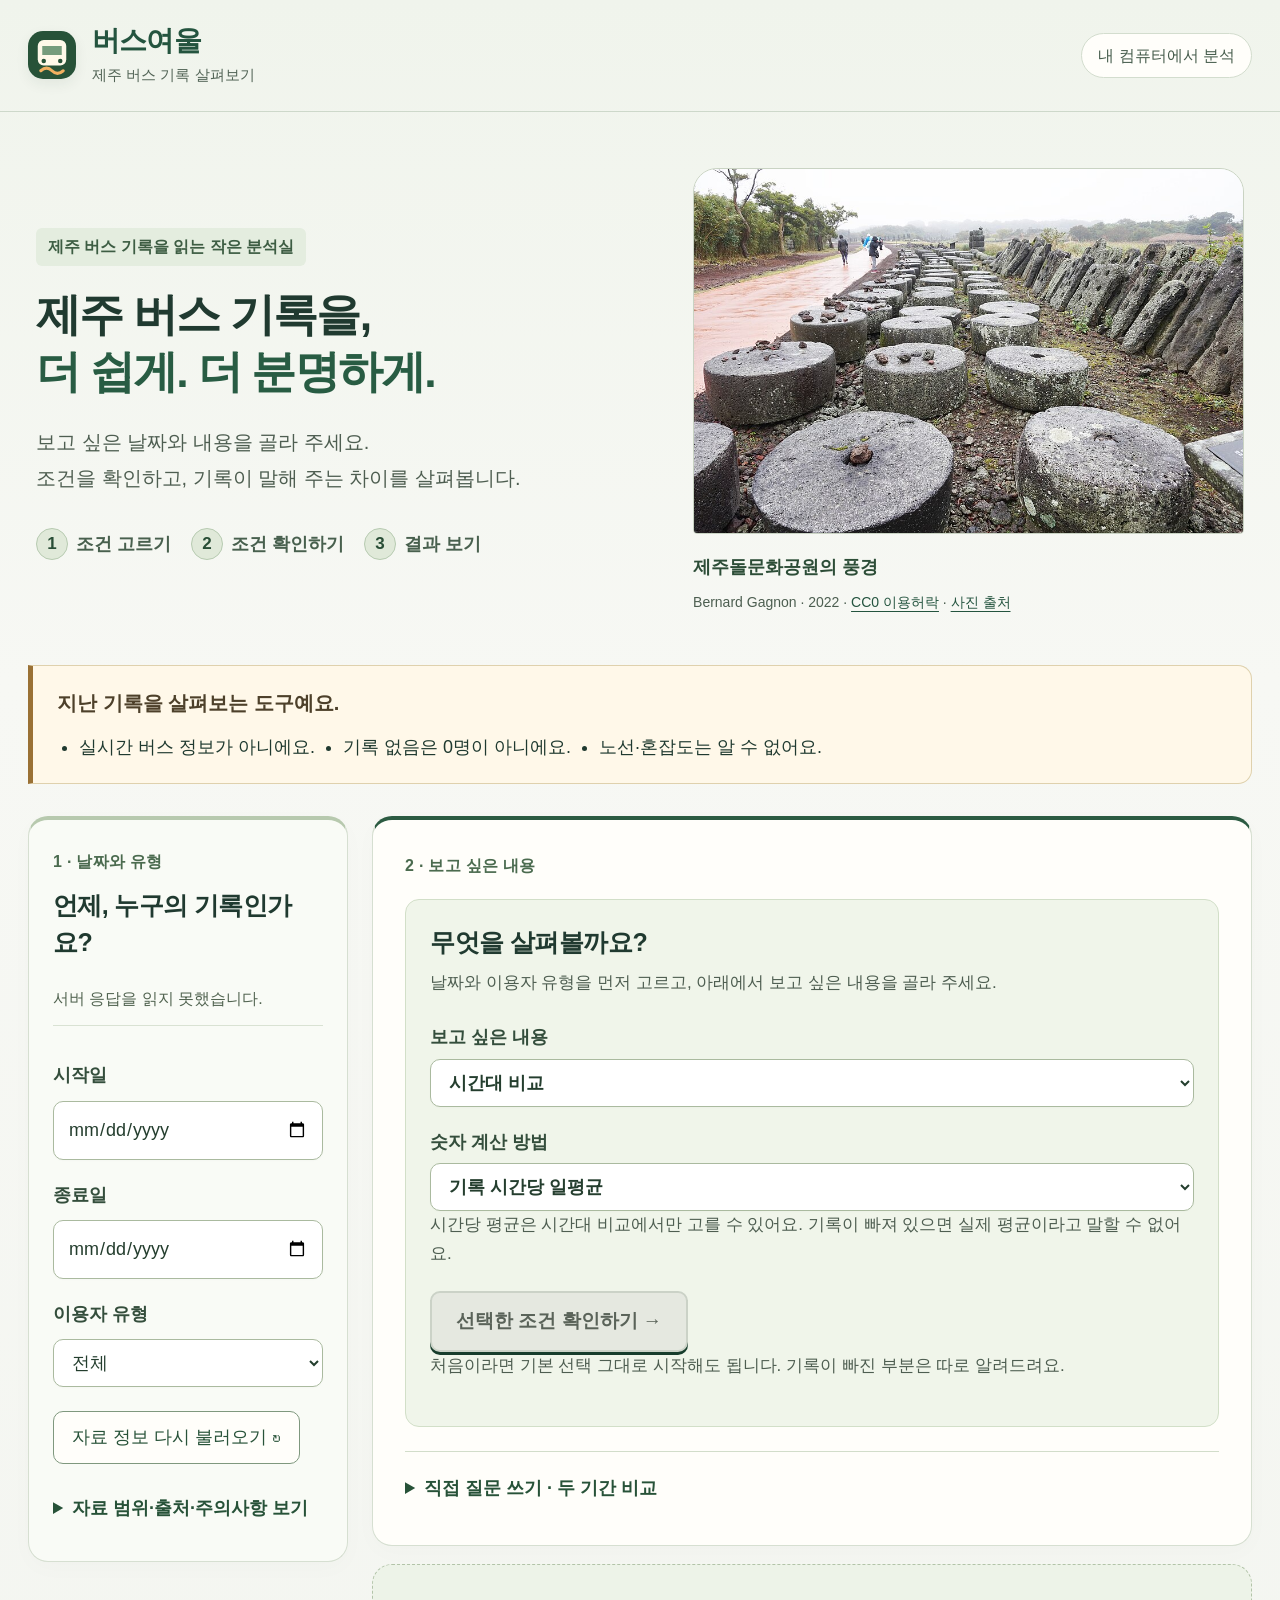
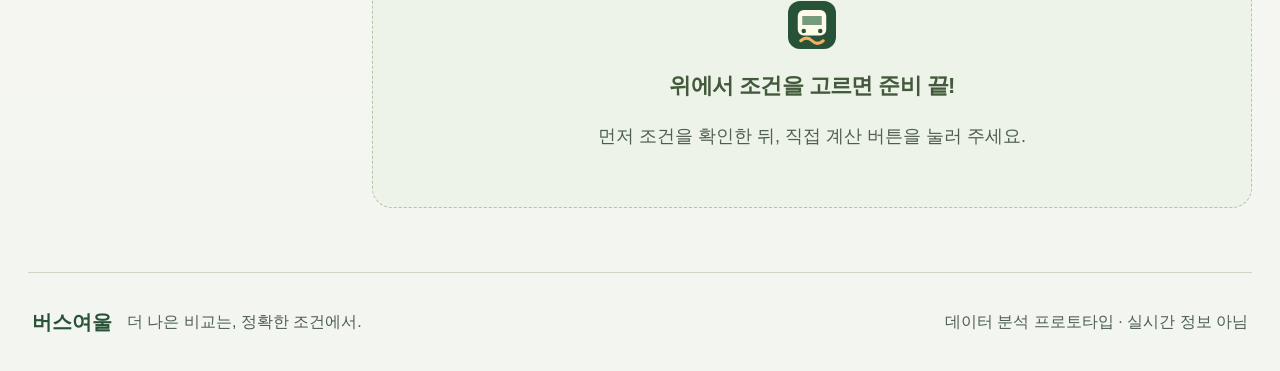
==== commit e3988c71: "Refine photo credits and add a gentle entrance" ====
--- a/static/index.html
+++ b/static/index.html
@@ -1,6 +1,6 @@
 <!doctype html><html lang="ko"><head><meta charset="utf-8"><meta name="viewport" content="width=device-width,initial-scale=1"><title>버스여울: 제주 버스 데이터의 흐름을 읽는 AI 에이전트</title><link rel="icon" type="image/svg+xml" href="/static/favicon.svg"><link rel="stylesheet" href="/static/styles.css"></head><body><a class="skip-link" href="#guided-input">분석 조건 선택으로 바로 가기</a>
 <header class="topbar"><a class="brand" href="/"><img class="brand-icon" src="/static/favicon.svg" width="48" height="48" alt=""> <span>버스여울<small>제주 버스 기록 살펴보기</small></span></a><span class="local-tag">내 컴퓨터에서 분석</span></header><main>
-<section class="hero"><div class="hero-copy"><p class="eyebrow">제주 버스 기록을 읽는 작은 분석실</p><h1>제주 버스 기록을,<br><span>더 쉽게. 더 분명하게.</span></h1><p class="lede">보고 싶은 날짜와 내용을 골라 주세요.<br>조건을 확인하고, 기록이 말해 주는 차이를 살펴봅니다.</p><ol class="start-steps" aria-label="이용 순서"><li><b>1</b> 조건 고르기</li><li><b>2</b> 조건 확인하기</li><li><b>3</b> 결과 보기</li></ol></div><figure class="hero-photo"><img src="/static/stone-park-01.jpg" width="960" height="639" alt="제주돌문화공원 야외에 줄지어 전시된 돌과 옆으로 이어지는 산책길" decoding="async" fetchpriority="high"><figcaption><span class="photo-place">제주돌문화공원의 풍경</span><span>Bernard Gagnon · 2022 · <a href="https://creativecommons.org/publicdomain/zero/1.0/" target="_blank" rel="noopener noreferrer">CC0 이용허락</a> · <a href="https://commons.wikimedia.org/wiki/File:Jeju_Stone_Park_01.jpg" target="_blank" rel="noopener noreferrer">사진 출처</a></span><details class="photo-details"><summary>사진 안내</summary><p>제주 소개용 사진이며 분석 대상 장소가 아닙니다. 무장애 접근 가능성을 보장하지 않습니다.</p></details></figcaption></figure></section>
+<section class="hero"><div class="hero-copy"><p class="eyebrow">제주 버스 기록을 읽는 작은 분석실</p><h1>제주 버스 기록을,<br><span>더 쉽게. 더 분명하게.</span></h1><p class="lede">보고 싶은 날짜와 내용을 골라 주세요.<br>조건을 확인하고, 기록이 말해 주는 차이를 살펴봅니다.</p><ol class="start-steps" aria-label="이용 순서"><li><b>1</b> 조건 고르기</li><li><b>2</b> 조건 확인하기</li><li><b>3</b> 결과 보기</li></ol></div><figure class="hero-photo"><img src="/static/stone-park-01.jpg" width="960" height="639" alt="제주돌문화공원 야외에 줄지어 전시된 돌과 옆으로 이어지는 산책길" decoding="async" fetchpriority="high"><figcaption><span class="photo-place">제주돌문화공원의 풍경</span><span class="photo-credit">Bernard Gagnon · 2022 · <a href="https://creativecommons.org/publicdomain/zero/1.0/" target="_blank" rel="noopener noreferrer">CC0 이용허락</a> · <a href="https://commons.wikimedia.org/wiki/File:Jeju_Stone_Park_01.jpg" target="_blank" rel="noopener noreferrer">사진 출처</a></span></figcaption></figure></section>
 <div class="mode-notice" aria-label="자료를 읽을 때 꼭 알아둘 점"><strong>지난 기록을 살펴보는 도구예요.</strong><ul class="essential-notes"><li>실시간 버스 정보가 아니에요.</li><li>기록 없음은 0명이 아니에요.</li><li>노선·혼잡도는 알 수 없어요.</li></ul></div>
 <div class="workspace"><aside class="sources-panel panel"><div class="section-kicker">1 · 날짜와 유형</div><h2>언제, 누구의 기록인가요?</h2><div id="catalog-status" role="status">자료 정보를 불러오는 중…</div><form id="filters"><label for="start">시작일</label><input id="start" type="date" required><label for="end">종료일</label><input id="end" type="date" required><label for="user-type">이용자 유형</label><select id="user-type"><option>전체</option></select><p id="type-warning" class="muted" hidden>전체 유형은 미기록 영향으로 실제 평균을 추정하지 않습니다.</p></form><button id="retry" class="text-button" hidden>자료 정보 다시 불러오기 ↻</button><details class="data-details"><summary>자료 범위·출처·주의사항 보기</summary><div class="source-footnote"><p id="catalog-detail"></p></div><div id="catalog-warnings"></div></details></aside>
 <section class="main-panel"><form id="question-form" class="question-panel panel"><div class="section-kicker">2 · 보고 싶은 내용</div><section id="guided-input" class="guided-input" aria-labelledby="guided-title"><h3 id="guided-title">무엇을 살펴볼까요?</h3><p class="muted">날짜와 이용자 유형을 먼저 고르고, 아래에서 보고 싶은 내용을 골라 주세요.</p><div class="guided-fields"><label for="guided-goal">보고 싶은 내용<select id="guided-goal"><option value="time">시간대 비교</option><option value="weekday">요일 비교</option><option value="month">월별 비교</option><option value="user_type">이용자 유형 비교</option><option value="summary">선택 범위 전체 요약</option></select></label><label for="guided-metric">숫자 계산 방법<select id="guided-metric"><option value="total">기록 합계</option><option value="daily">기록 일평균</option><option value="hourly" selected>기록 시간당 일평균</option></select></label></div><p id="guided-hint" class="muted" role="status"></p><button id="guided-plan" type="button" class="secondary" disabled>선택한 조건 확인하기 →</button><p class="muted">처음이라면 기본 선택 그대로 시작해도 됩니다. 기록이 빠진 부분은 따로 알려드려요.</p></section><details id="free-question" class="free-question"><summary>직접 질문 쓰기 · 두 기간 비교</summary><p class="muted">정해진 날짜·유형·집계 표현만 지원합니다. 복잡하거나 모호한 조건은 임의로 계산하지 않습니다.</p><label for="question"><h2>어떤 흐름이 궁금한가요?</h2></label><textarea id="question" rows="3" maxlength="500" placeholder="예: 시간대별 버스 이용 기록을 비교해줘"></textarea><div class="example-row"><button type="button" class="example">시간대별 이용 기록을 비교해줘</button><button type="button" class="example">요일별 이용 기록을 보여줘</button><button type="button" class="example">월별 이용 기록을 비교해줘</button><button type="button" class="example">이용자 유형별로 비교해줘</button></div><button type="button" class="example">2024년1월과2월 일반 일평균 비교</button><button type="button" class="example">2024-01-01~2024-01-07과 2024-02-05~2024-02-11 비교</button><p class="muted">처음이라면 1월·2월 예시를 선택하세요. 원지표 비교 조건을 확인한 뒤 결과의 요일 표준화와 수치 주장 검증을 이어갈 수 있습니다.</p><div class="form-bottom"><span>개인정보는 입력하지 마세요.</span><button id="analyze" class="primary" disabled>계획 확인하기 ↗</button></div></details></form><section id="plan-card" class="panel quality-panel" hidden aria-live="polite"><h2>계산할 조건을 확인해 주세요</h2><p class="muted">질문의 날짜·유형이 화면 필터보다 우선 적용될 수 있습니다. 아래 조건을 확인하세요.</p><div id="plan-detail"></div><div class="result-actions"><button id="edit-plan" type="button" class="secondary">조건 바꾸기</button><button id="confirm-plan" type="button" class="primary">맞아요, 이 조건으로 계산하기</button></div></section><div id="error" class="error-box" role="alert" hidden></div><button id="guided-recover" type="button" class="secondary" hidden>조건 선택으로 다시 질문하기</button><section id="loading" class="loading panel" role="status" hidden><div class="spinner"></div><strong>조건에 맞는 기록을 집계하고 있어요.</strong></section><section id="empty" class="empty panel"><div class="empty-icon"><img src="/static/favicon.svg" width="48" height="48" alt=""></div><h2>위에서 조건을 고르면 준비 끝!</h2><p>먼저 조건을 확인한 뒤, 직접 계산 버튼을 눌러 주세요.</p></section>
--- a/static/styles.css
+++ b/static/styles.css
@@ -30,3 +30,6 @@
 
 /* Short persistent essentials; native disclosures retain full evidence. */
 .essential-notes{display:flex;flex-wrap:wrap;gap:12px 28px;margin:12px 0 0;padding-left:22px;font-size:18px}.data-details{margin-top:20px;min-width:0}.data-details>summary,.photo-details>summary{font-size:18px;min-height:48px;padding:10px 0;cursor:pointer;font-weight:650}.data-details p,.data-details li{font-size:18px;overflow-wrap:anywhere}.data-details.panel{padding:16px 24px}.result-caution{font-size:18px!important;color:#55492f!important;margin:16px 0 24px;line-height:1.7}.photo-details{margin-top:8px}@media(max-width:650px){.essential-notes{display:block}.essential-notes li{margin:6px 0}.data-details.panel{padding:12px 18px}}
+
+/* One gentle entrance, not a continuous distraction; no JS or new assets. */
+.hero-photo .photo-credit{font-size:14px;line-height:1.7;color:#4c5e50}.hero-photo .photo-credit a{font-size:inherit}.hero-photo>img{animation:photo-settle 3s ease-out 1 both}@keyframes photo-settle{from{transform:translateY(4px);opacity:.94}to{transform:translateY(0);opacity:1}}@media(prefers-reduced-motion:reduce){.hero-photo>img{animation:none;transform:none;opacity:1}}@media print{.hero-photo>img{animation:none;transform:none;opacity:1}}
